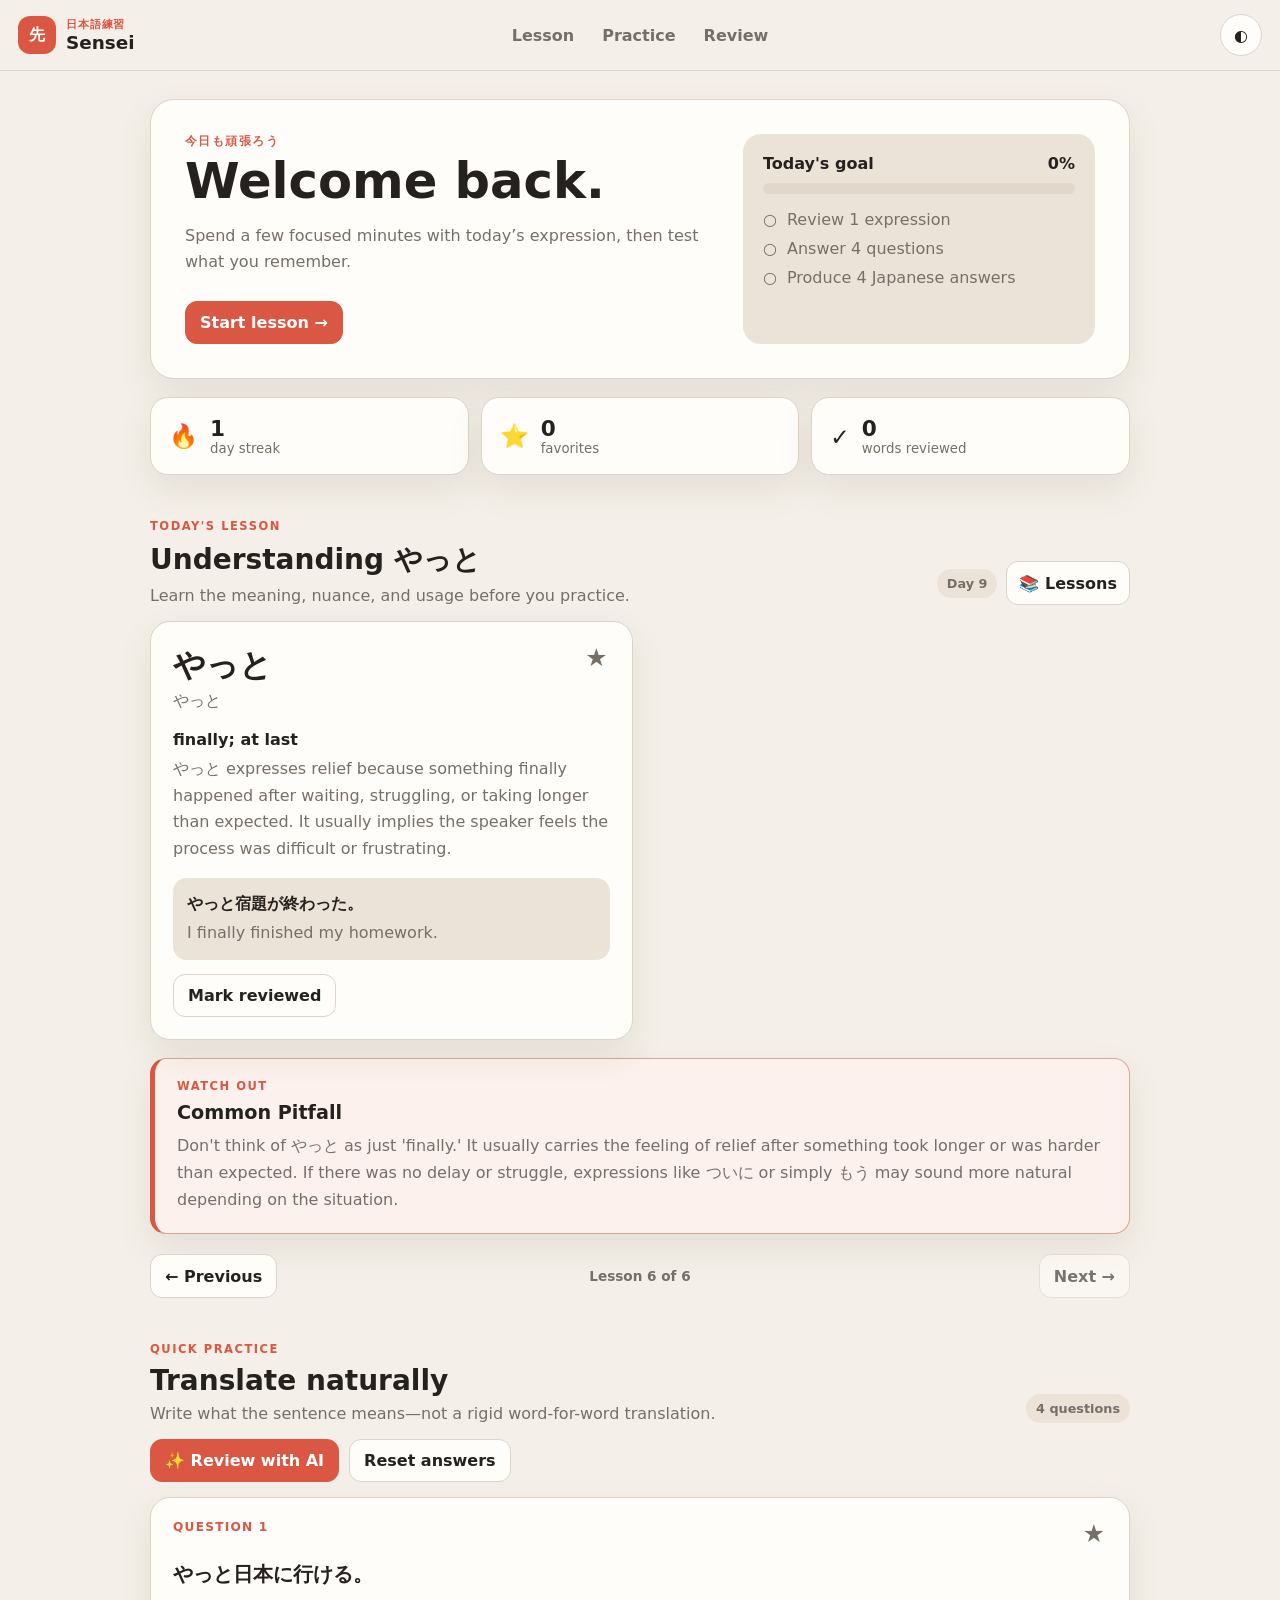
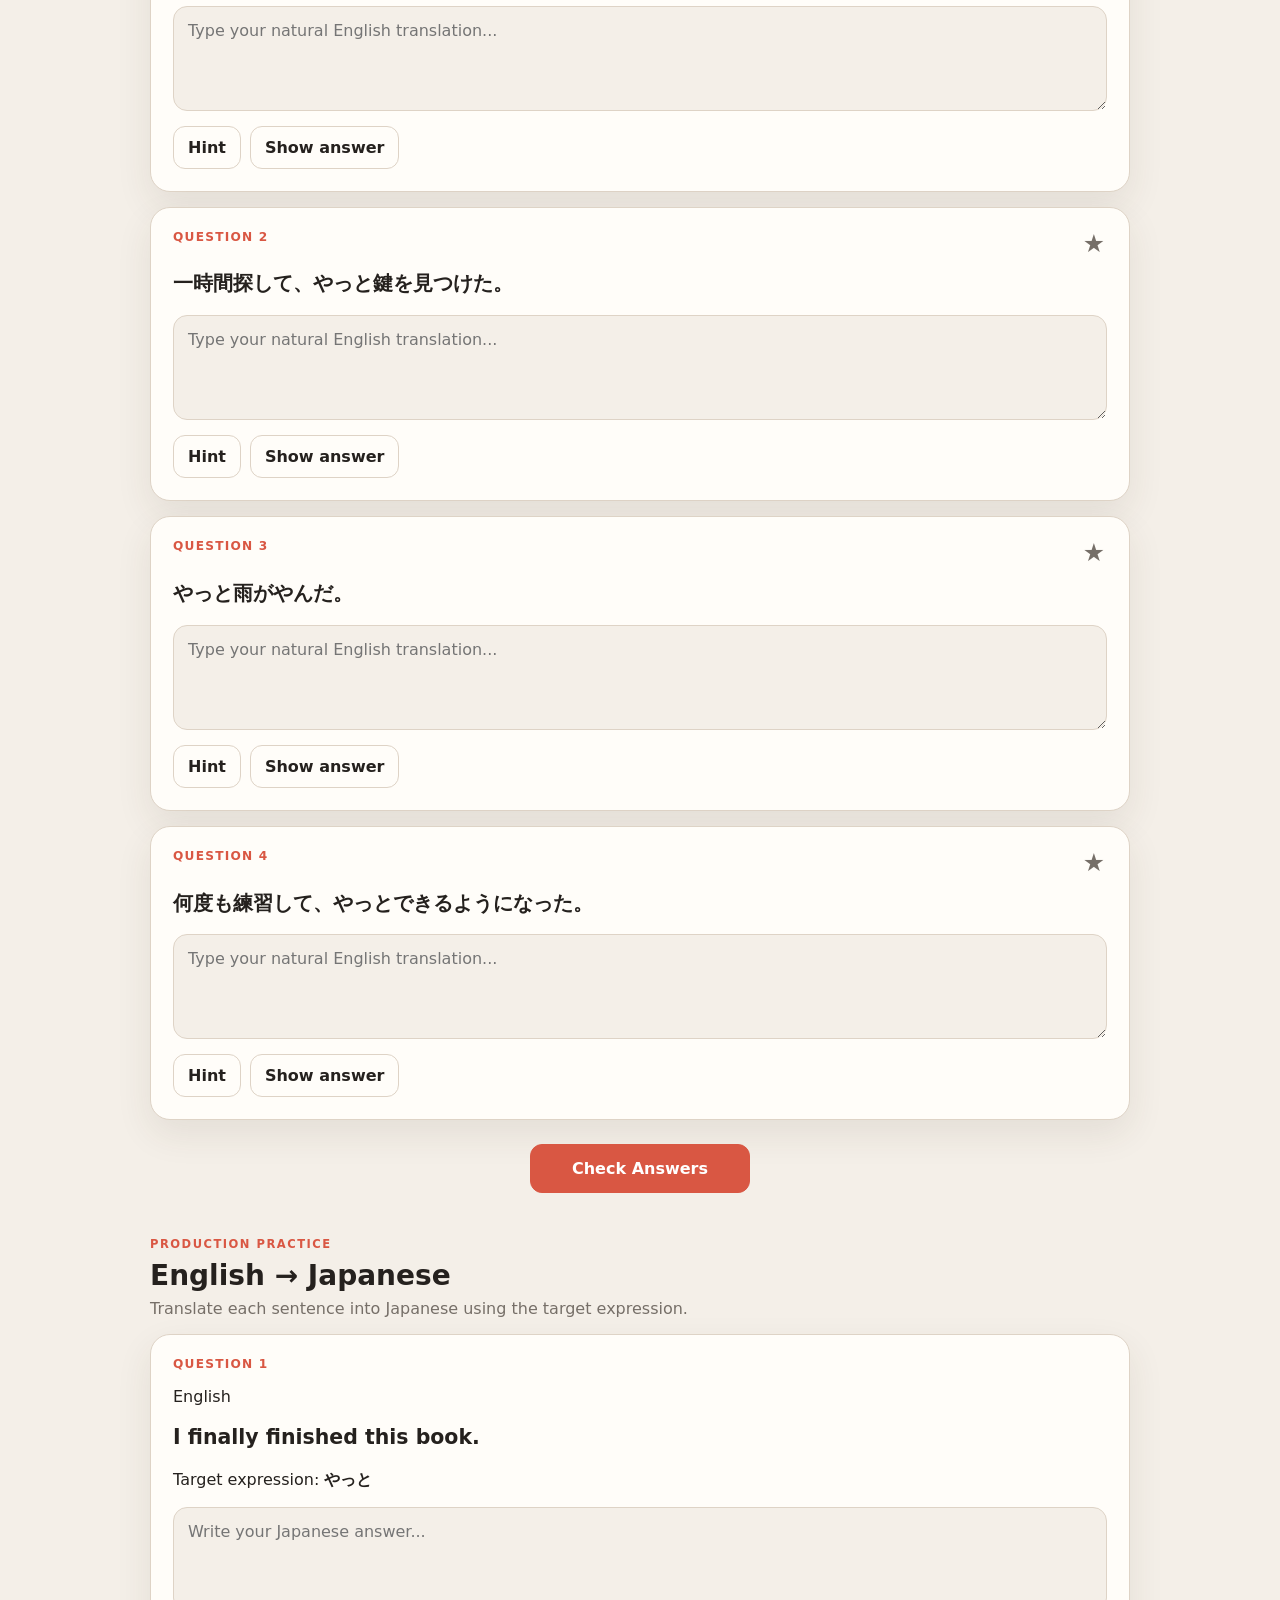
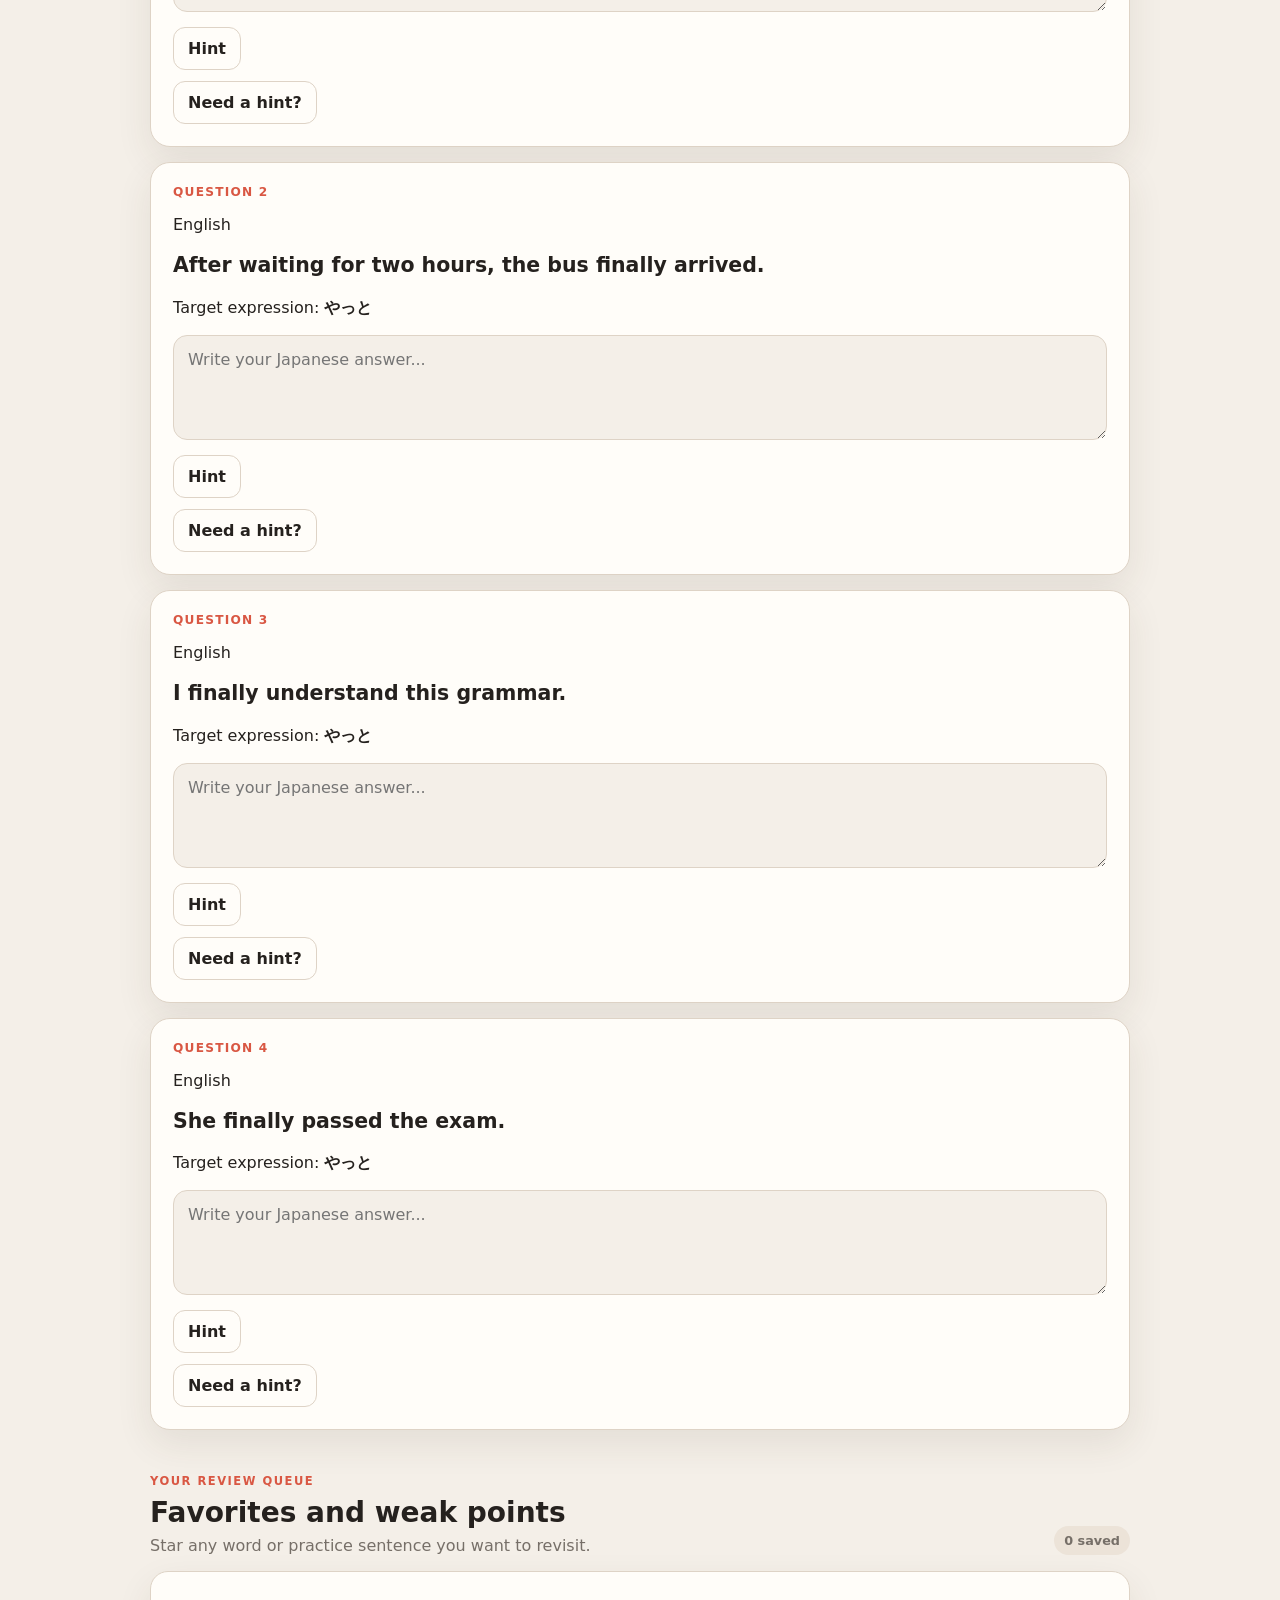
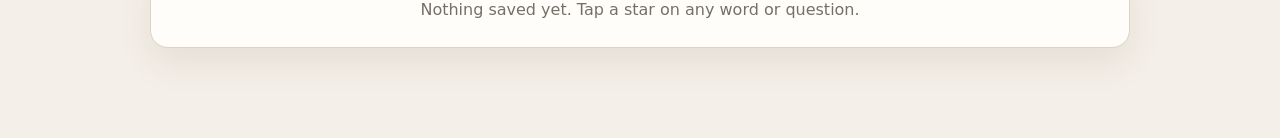
==== index.html @ cc96c493 "Streamline AI review and improve Production Practice" ====
<!DOCTYPE html>
<html lang="en">
<head>
  <meta charset="UTF-8">
  <meta name="viewport" content="width=device-width, initial-scale=1.0, viewport-fit=cover">
  <meta name="theme-color" content="#f4efe7">
  <meta name="apple-mobile-web-app-capable" content="yes">
  <title>Sensei</title>
  <link rel="stylesheet" href="styles.css">
</head>
<body>
  <header class="topbar">
    <a class="brand" href="#top" aria-label="Sensei home">
      <span class="brand-mark">先</span>
      <span><small>日本語練習</small><strong>Sensei</strong></span>
    </a>
    <nav class="desktop-nav" aria-label="Main navigation">
      <a href="#lesson">Lesson</a><a href="#practice">Practice</a><a href="#review">Review</a>
    </nav>
    <button id="themeToggle" class="icon-button" aria-label="Use dark theme" aria-pressed="false">◐</button>
  </header>

  <main id="top" class="app-shell">
    <section class="welcome card">
      <div>
        <p class="eyebrow">今日も頑張ろう</p>
        <h1>Welcome back.</h1>
        <p>Spend a few focused minutes with today’s expression, then test what you remember.</p>
        <a class="primary button-link" href="#lesson">Start lesson →</a>
      </div>
      <div class="goal-panel">
        <div class="goal-header"><span>Today's goal</span><strong id="progressText">0%</strong></div>
        <div class="progress-track"><div id="progressBar" class="progress-bar"></div></div>
        <div id="goalList" class="goal-list"></div>
      </div>
    </section>

    <section class="stats-grid" aria-label="Study statistics">
      <article class="mini-card"><span>🔥</span><div><strong id="streakCount">1</strong><small>day streak</small></div></article>
      <article class="mini-card"><span>⭐</span><div><strong id="favoriteStat">0</strong><small>favorites</small></div></article>
      <article class="mini-card"><span>✓</span><div><strong id="learnedStat">0</strong><small>words reviewed</small></div></article>
    </section>

    <section id="lesson" class="content-section">
      <div class="section-heading">
        <div><p class="eyebrow">Today's lesson</p><h2 id="lessonTitle">Loading lesson…</h2><p>Learn the meaning, nuance, and usage before you practice.</p></div>
        <div class="lesson-heading-actions">
          <span class="badge" id="lessonSubtitle">—</span>
          <button id="lessonLibraryToggle" class="secondary lessons-button" aria-expanded="false" aria-controls="lessonLibrary">📚 Lessons</button>
        </div>
      </div>
      <section id="lessonLibrary" class="lesson-library hidden" aria-labelledby="lessonLibraryTitle">
        <div class="library-heading"><div><p class="eyebrow">Core expressions</p><h3 id="lessonLibraryTitle">Lesson library</h3></div><button id="lessonLibraryClose" class="icon-button" aria-label="Close lesson library">×</button></div>
        <div id="lessonLibraryList" class="lesson-library-list"></div>
      </section>
      <div id="keywordList" class="keyword-grid"><div class="empty-card loading-card">Loading lesson…</div></div>
      <aside id="commonPitfall" class="common-pitfall hidden"></aside>
      <nav id="lessonNavigation" class="lesson-navigation" aria-label="Lesson navigation"></nav>
    </section>

    <section id="practice" class="content-section practice-section">
      <div class="section-heading">
        <div><p class="eyebrow">Quick practice</p><h2>Translate naturally</h2><p>Write what the sentence means—not a rigid word-for-word translation.</p></div>
        <span class="badge" id="questionCount">Loading…</span>
      </div>
      <div class="practice-toolbar">
        <button id="aiReview" class="primary">✨ Review with AI</button>
        <button id="resetAnswers" class="secondary">Reset answers</button>
      </div>
      <div id="questionList" class="stack"></div>
      <div class="completion-action">
        <button id="checkAnswers" class="primary completion-button" aria-controls="completionResults" aria-expanded="false">Check Answers</button>
      </div>
      <section id="completionResults" class="completion-results hidden" aria-live="polite" tabindex="-1"></section>
    </section>

    <section id="productionPractice" class="content-section hidden">
      <div class="section-heading"><div><p class="eyebrow">Production practice</p><h2>English → Japanese</h2><p>Translate each sentence into Japanese using the target expression.</p></div></div>
      <div id="productionList" class="stack"></div>
    </section>

    <section id="review" class="content-section">
      <div class="section-heading">
        <div><p class="eyebrow">Your review queue</p><h2>Favorites and weak points</h2><p>Star any word or practice sentence you want to revisit.</p></div>
        <span class="badge" id="favoriteCount">0 saved</span>
      </div>
      <div id="reviewList" class="stack"></div>
    </section>
  </main>

  <nav class="mobile-nav" aria-label="Mobile navigation">
    <a href="#top"><span>⌂</span>Home</a><a href="#lesson"><span>本</span>Lesson</a><a href="#practice"><span>✎</span>Practice</a><a href="#review"><span>★</span>Review</a>
  </nav>

  <div id="toast" class="toast" role="status" aria-live="polite"></div>
  <script type="module" src="app.js"></script>
</body>
</html>
---- styles.css ----
:root {
  --bg:#f4efe8;
  --surface:#fffdf9;
  --surface-2:#ece3d8;
  --text:#25211e;
  --muted:#766f68;
  --border:#ded3c6;
  --accent:#d95743;
  --accent-dark:#a73a2b;
  --shadow:0 14px 36px rgba(70,50,35,.09);
}
*{box-sizing:border-box}
html{scroll-behavior:smooth}
body{margin:0;min-height:100vh;font-family:Inter,ui-sans-serif,system-ui,-apple-system,BlinkMacSystemFont,"Segoe UI",sans-serif;background:var(--bg);color:var(--text);transition:.2s}
body.dark{--bg:#171513;--surface:#211e1b;--surface-2:#2b2723;--text:#f5efe8;--muted:#b9aea3;--border:#3b342e;--accent:#f07a64;--accent-dark:#ff9a86;--shadow:0 14px 40px rgba(0,0,0,.26)}
a{color:inherit;text-decoration:none}
button,textarea{font:inherit}
button{cursor:pointer}
button:focus-visible,a:focus-visible,textarea:focus-visible{outline:3px solid color-mix(in srgb,var(--accent) 45%,transparent);outline-offset:3px}
button:disabled{cursor:not-allowed;opacity:.6}
.clipboard-fallback{position:fixed;left:-9999px;opacity:0}
.topbar{position:sticky;top:0;z-index:20;display:grid;grid-template-columns:1fr auto 1fr;align-items:center;padding:14px max(18px,env(safe-area-inset-left));background:color-mix(in srgb,var(--bg) 90%,transparent);backdrop-filter:blur(16px);border-bottom:1px solid var(--border)}
.brand{display:inline-flex;align-items:center;gap:10px;width:max-content}.brand-mark{display:grid;place-items:center;width:38px;height:38px;border-radius:12px;background:var(--accent);color:white;font-weight:900}.brand small,.brand strong{display:block}.brand small{font-size:.68rem;color:var(--accent);font-weight:800;letter-spacing:.08em}.brand strong{font-size:1.15rem}.desktop-nav{display:flex;gap:28px;font-weight:750;color:var(--muted)}.desktop-nav a:hover{color:var(--accent)}
.icon-button{justify-self:end;width:42px;height:42px;border-radius:50%;border:1px solid var(--border);background:var(--surface);color:var(--text)}
.app-shell{width:min(980px,calc(100% - 30px));margin:28px auto 90px;scroll-margin-top:82px}
.card,.keyword-card,.question-card,.mini-card,.empty-card{background:var(--surface);border:1px solid var(--border);box-shadow:var(--shadow)}
.welcome{display:grid;grid-template-columns:1.35fr .9fr;gap:30px;padding:34px;border-radius:24px}.welcome h1{margin:0 0 12px;font-size:clamp(2rem,5vw,3.1rem);line-height:1}.welcome>div>p:not(.eyebrow){color:var(--muted);line-height:1.65;max-width:620px}.eyebrow{margin:0 0 8px;color:var(--accent);font-weight:900;letter-spacing:.13em;text-transform:uppercase;font-size:.72rem}.button-link{display:inline-block;margin-top:10px}.primary,.secondary,.small-button{border-radius:12px;padding:11px 14px;font-weight:800;border:1px solid var(--border)}.primary{background:var(--accent);color:#fff;border-color:var(--accent)}.primary:hover{background:var(--accent-dark)}.secondary,.small-button{background:var(--surface);color:var(--text)}
.goal-panel{align-self:stretch;padding:20px;border-radius:18px;background:var(--surface-2)}.goal-header{display:flex;justify-content:space-between;font-weight:800;margin-bottom:10px}.progress-track{height:11px;background:color-mix(in srgb,var(--border) 75%,transparent);border-radius:999px;overflow:hidden}.progress-bar{height:100%;width:0;background:var(--accent);border-radius:inherit;transition:width .25s}.goal-list{display:grid;gap:10px;margin-top:16px}.goal-item{display:flex;gap:10px;color:var(--muted)}
.stats-grid{display:grid;grid-template-columns:repeat(3,1fr);gap:12px;margin:18px 0 34px}.mini-card{display:flex;align-items:center;gap:12px;padding:18px;border-radius:18px}.mini-card>span{font-size:1.45rem}.mini-card strong,.mini-card small{display:block}.mini-card strong{font-size:1.35rem}.mini-card small{color:var(--muted)}
.content-section{scroll-margin-top:92px;margin:44px 0}.section-heading{display:flex;justify-content:space-between;align-items:flex-end;gap:18px;margin-bottom:16px}.section-heading h2{margin:0 0 7px;font-size:1.75rem}.section-heading p:last-child{margin:0;color:var(--muted)}.badge{padding:7px 10px;border-radius:999px;background:var(--surface-2);color:var(--muted);font-size:.8rem;font-weight:800;white-space:nowrap}
.lesson-heading-actions{display:flex;align-items:center;gap:9px;flex-wrap:wrap;justify-content:flex-end}.lessons-button{min-height:44px;padding:8px 12px}.lesson-library{margin:0 0 18px;padding:22px;border:1px solid var(--border);border-radius:20px;background:var(--surface);box-shadow:var(--shadow)}.library-heading{display:flex;align-items:flex-start;justify-content:space-between;gap:16px;margin-bottom:14px}.library-heading h3{margin:0;font-size:1.35rem}.lesson-library-list{display:grid;gap:10px}.lesson-entry{display:grid;grid-template-columns:minmax(165px,.8fr) minmax(180px,1.2fr) auto;align-items:center;gap:16px;width:100%;min-height:68px;padding:13px 15px;border:1px solid var(--border);border-radius:14px;background:var(--bg);color:var(--text);text-align:left}.lesson-entry:hover{border-color:var(--accent)}.lesson-entry.current{background:color-mix(in srgb,var(--accent) 8%,var(--surface));border-color:color-mix(in srgb,var(--accent) 45%,var(--border))}.lesson-entry-meta{display:grid;gap:3px}.lesson-entry-meta>span,.lesson-entry-status{color:var(--muted);font-size:.78rem;font-weight:800}.lesson-entry-meta strong{font-size:1.05rem}.lesson-entry-title{font-weight:750}.lesson-entry-status{justify-self:end;white-space:nowrap}.lesson-entry.current .lesson-entry-status{color:var(--accent)}
.keyword-grid{display:grid;grid-template-columns:repeat(2,minmax(0,1fr));gap:15px}.stack{display:grid;gap:15px}.keyword-card,.question-card{border-radius:20px;padding:22px}.keyword-top,.question-header{display:flex;justify-content:space-between;gap:14px;align-items:flex-start}.keyword{margin:0;font-size:2rem;font-weight:900}.reading{margin:3px 0 0;color:var(--muted)}.meaning{margin:18px 0 7px;font-weight:850}.nuance{margin:0;color:var(--muted);line-height:1.65}.example{margin-top:16px;padding:14px;border-radius:14px;background:var(--surface-2);line-height:1.55}.example span{display:block;margin-top:4px;color:var(--muted)}.reviewed-button{margin-top:14px}.star-button{border:0;background:transparent;color:var(--muted);font-size:1.55rem;line-height:1;padding:2px}.star-button.active{color:#e6a600}
.common-pitfall{margin-top:18px;padding:20px 22px;border:1px solid color-mix(in srgb,var(--accent) 38%,var(--border));border-left:5px solid var(--accent);border-radius:16px;background:color-mix(in srgb,var(--accent) 7%,var(--surface));box-shadow:var(--shadow)}.common-pitfall h3{margin:0 0 8px;font-size:1.2rem}.common-pitfall p:not(.eyebrow){margin:8px 0 0;color:var(--muted);line-height:1.7;white-space:pre-line}.lesson-navigation{display:grid;grid-template-columns:1fr auto 1fr;align-items:center;gap:14px;margin-top:20px}.lesson-navigation button{min-height:44px}.lesson-navigation button:first-child{justify-self:start}.lesson-navigation button:last-child{justify-self:end}.lesson-navigation span{color:var(--muted);font-size:.85rem;font-weight:800;text-align:center}
.practice-toolbar{display:flex;gap:10px;flex-wrap:wrap;margin-bottom:15px}.question-number{font-size:.76rem;font-weight:900;color:var(--accent);text-transform:uppercase;letter-spacing:.1em}.prompt{font-size:1.28rem;line-height:1.55;font-weight:780;margin:10px 0 15px}textarea{width:100%;min-height:105px;resize:vertical;border:1px solid var(--border);border-radius:14px;padding:14px;background:var(--bg);color:var(--text);outline:none}textarea:focus{border-color:var(--accent);box-shadow:0 0 0 3px color-mix(in srgb,var(--accent) 18%,transparent)}.question-actions{display:flex;gap:9px;flex-wrap:wrap;margin-top:11px}.reveal{margin-top:12px;padding:13px;border-left:4px solid var(--accent);border-radius:10px;background:var(--surface-2);line-height:1.6}.hidden{display:none}.compact-card{box-shadow:none}.empty-card{border-radius:18px;padding:28px;text-align:center;color:var(--muted)}
.completion-action{display:flex;justify-content:center;margin:24px 0}.completion-button{min-width:220px;padding:14px 24px;font-size:1rem}.completion-results{scroll-margin-top:92px;border:1px solid var(--border);border-radius:24px;padding:26px;background:var(--surface);box-shadow:var(--shadow);outline:none}.completion-heading h3{margin:0 0 8px;font-size:1.65rem}.completion-heading>p:last-child{margin:0;color:var(--muted);line-height:1.6}.completion-list{display:grid;gap:14px;margin-top:20px}.feedback-card{padding:20px;border:1px solid var(--border);border-radius:17px;background:var(--bg)}.feedback-number{color:var(--accent);font-size:.76rem;font-weight:900;letter-spacing:.1em;text-transform:uppercase}.feedback-prompt{margin:8px 0 16px;font-size:1.12rem;font-weight:800;line-height:1.55}.feedback-field{margin-top:12px}.feedback-field span{display:block;margin-bottom:4px;color:var(--muted);font-size:.75rem;font-weight:850;letter-spacing:.06em;text-transform:uppercase}.feedback-field p{margin:0;line-height:1.6}.feedback-field .unanswered{color:var(--muted);font-style:italic}.reference-field{padding:13px;border-radius:12px;background:var(--surface-2)}
.mobile-nav{display:none}.toast{position:fixed;left:50%;bottom:24px;transform:translate(-50%,18px);padding:11px 16px;border-radius:999px;background:var(--text);color:var(--bg);font-weight:800;opacity:0;pointer-events:none;transition:.2s;z-index:50}.toast.show{opacity:1;transform:translate(-50%,0)}
@media(max-width:760px){.topbar{grid-template-columns:1fr auto}.desktop-nav{display:none}.welcome{grid-template-columns:1fr;padding:24px}.stats-grid{grid-template-columns:1fr}.keyword-grid{grid-template-columns:1fr}.section-heading{align-items:flex-start}.lesson-entry{grid-template-columns:1fr auto;gap:7px 14px}.lesson-entry-title{grid-column:1/-1}.mobile-nav{display:grid;grid-template-columns:repeat(4,1fr);position:fixed;left:0;right:0;bottom:0;z-index:30;padding:8px 8px calc(8px + env(safe-area-inset-bottom));background:color-mix(in srgb,var(--surface) 94%,transparent);backdrop-filter:blur(16px);border-top:1px solid var(--border)}.mobile-nav a{display:grid;place-items:center;gap:2px;color:var(--muted);font-size:.72rem;font-weight:750}.mobile-nav span{font-size:1.05rem}.app-shell{margin-bottom:110px}}
@media(max-width:480px){.app-shell{width:min(100% - 20px,980px);margin-top:14px}.welcome{padding:20px}.keyword-card,.question-card{padding:18px}.section-heading{display:block}.lesson-heading-actions{justify-content:flex-start;margin-top:10px}.badge{display:inline-block}.lesson-library{padding:16px}.lesson-entry{grid-template-columns:1fr;padding:13px}.lesson-entry-title{grid-column:auto}.lesson-entry-status{justify-self:start}.common-pitfall{padding:18px}.lesson-navigation{grid-template-columns:1fr 1fr}.lesson-navigation span{grid-column:1/-1;grid-row:1}.lesson-navigation button{grid-row:2;width:100%}.practice-toolbar .primary,.practice-toolbar .secondary,.completion-button{width:100%}.completion-results{padding:18px}.feedback-card{padding:16px}}
.keyword-grid>.empty-card{grid-column:1/-1}.loading-card{min-height:150px;display:grid;place-items:center}
 .vocabulary-table{width:100%;margin-top:10px;border-collapse:collapse;font-size:.92rem}.vocabulary-table th,.vocabulary-table td{text-align:left;padding:7px 9px;border-bottom:1px solid var(--border)}.vocabulary-table th{color:var(--muted);font-size:.75rem;text-transform:uppercase;letter-spacing:.05em}
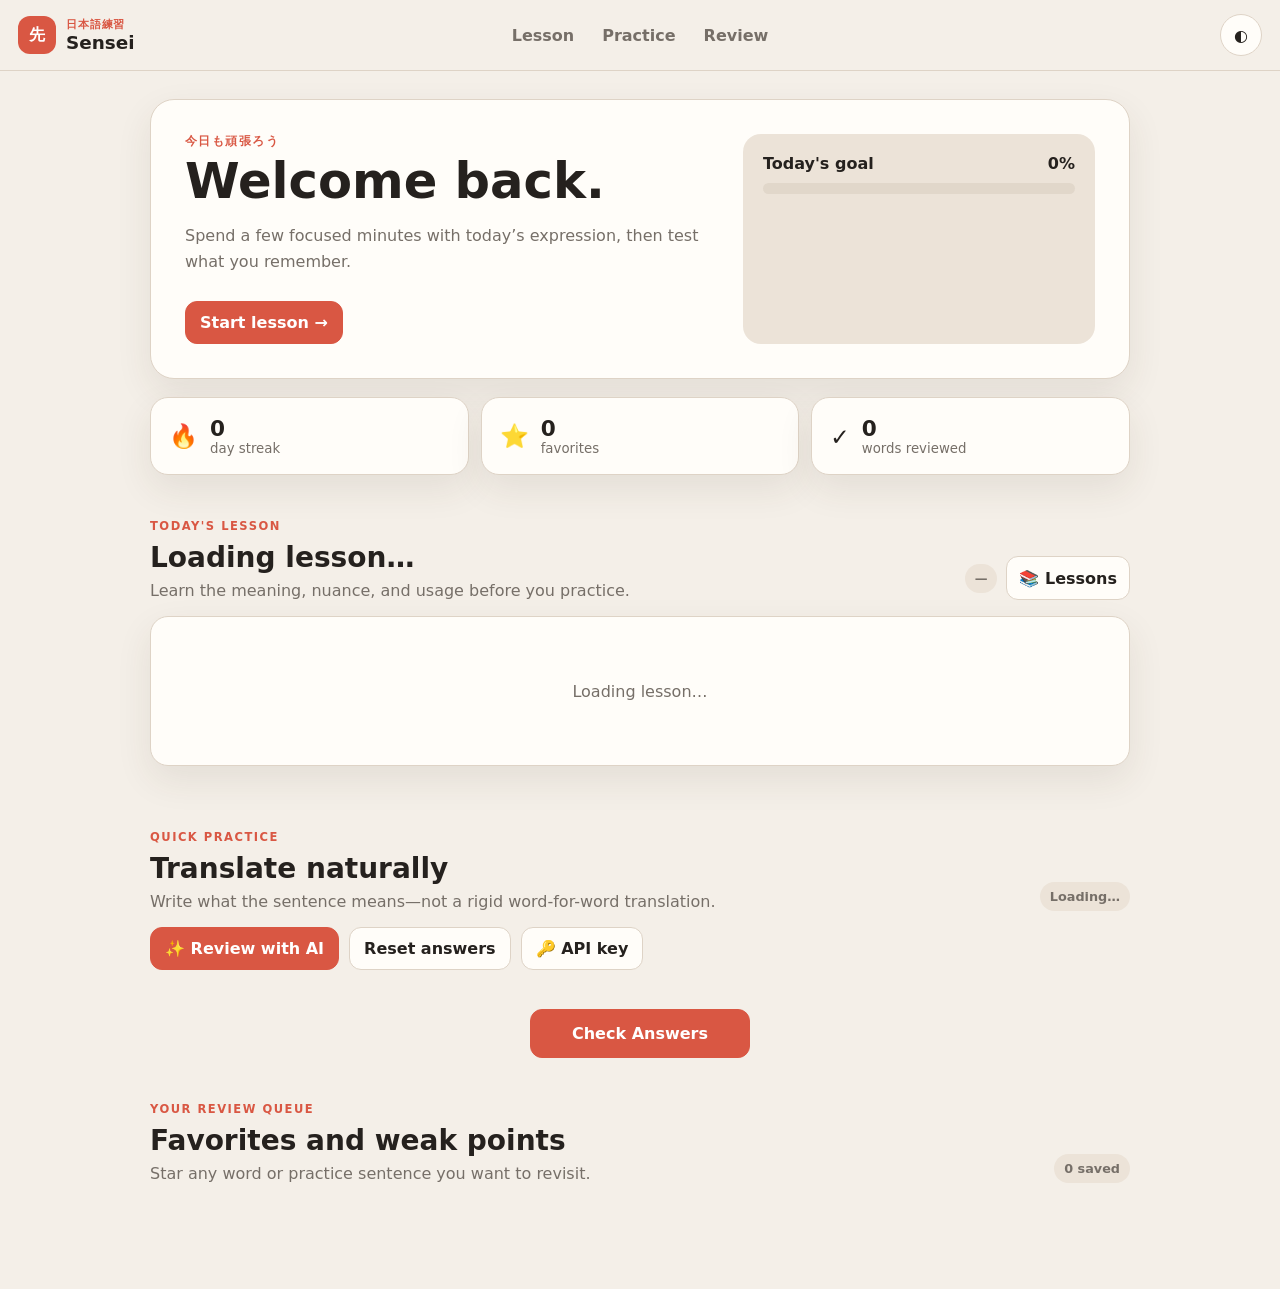
==== commit 2b26cd81: "Add real day streak and API-backed AI review (root files)" ====
--- a/index.html
+++ b/index.html
@@ -36,7 +36,7 @@
     </section>
 
     <section class="stats-grid" aria-label="Study statistics">
-      <article class="mini-card"><span>🔥</span><div><strong id="streakCount">1</strong><small>day streak</small></div></article>
+      <article class="mini-card"><span>🔥</span><div><strong id="streakCount">0</strong><small>day streak</small></div></article>
       <article class="mini-card"><span>⭐</span><div><strong id="favoriteStat">0</strong><small>favorites</small></div></article>
       <article class="mini-card"><span>✓</span><div><strong id="learnedStat">0</strong><small>words reviewed</small></div></article>
     </section>
@@ -66,8 +66,10 @@
       <div class="practice-toolbar">
         <button id="aiReview" class="primary">✨ Review with AI</button>
         <button id="resetAnswers" class="secondary">Reset answers</button>
+        <button id="manageApiKey" class="secondary" type="button">🔑 API key</button>
       </div>
       <div id="questionList" class="stack"></div>
+      <section id="aiReviewResults" class="completion-results hidden" aria-live="polite" tabindex="-1"></section>
       <div class="completion-action">
         <button id="checkAnswers" class="primary completion-button" aria-controls="completionResults" aria-expanded="false">Check Answers</button>
       </div>
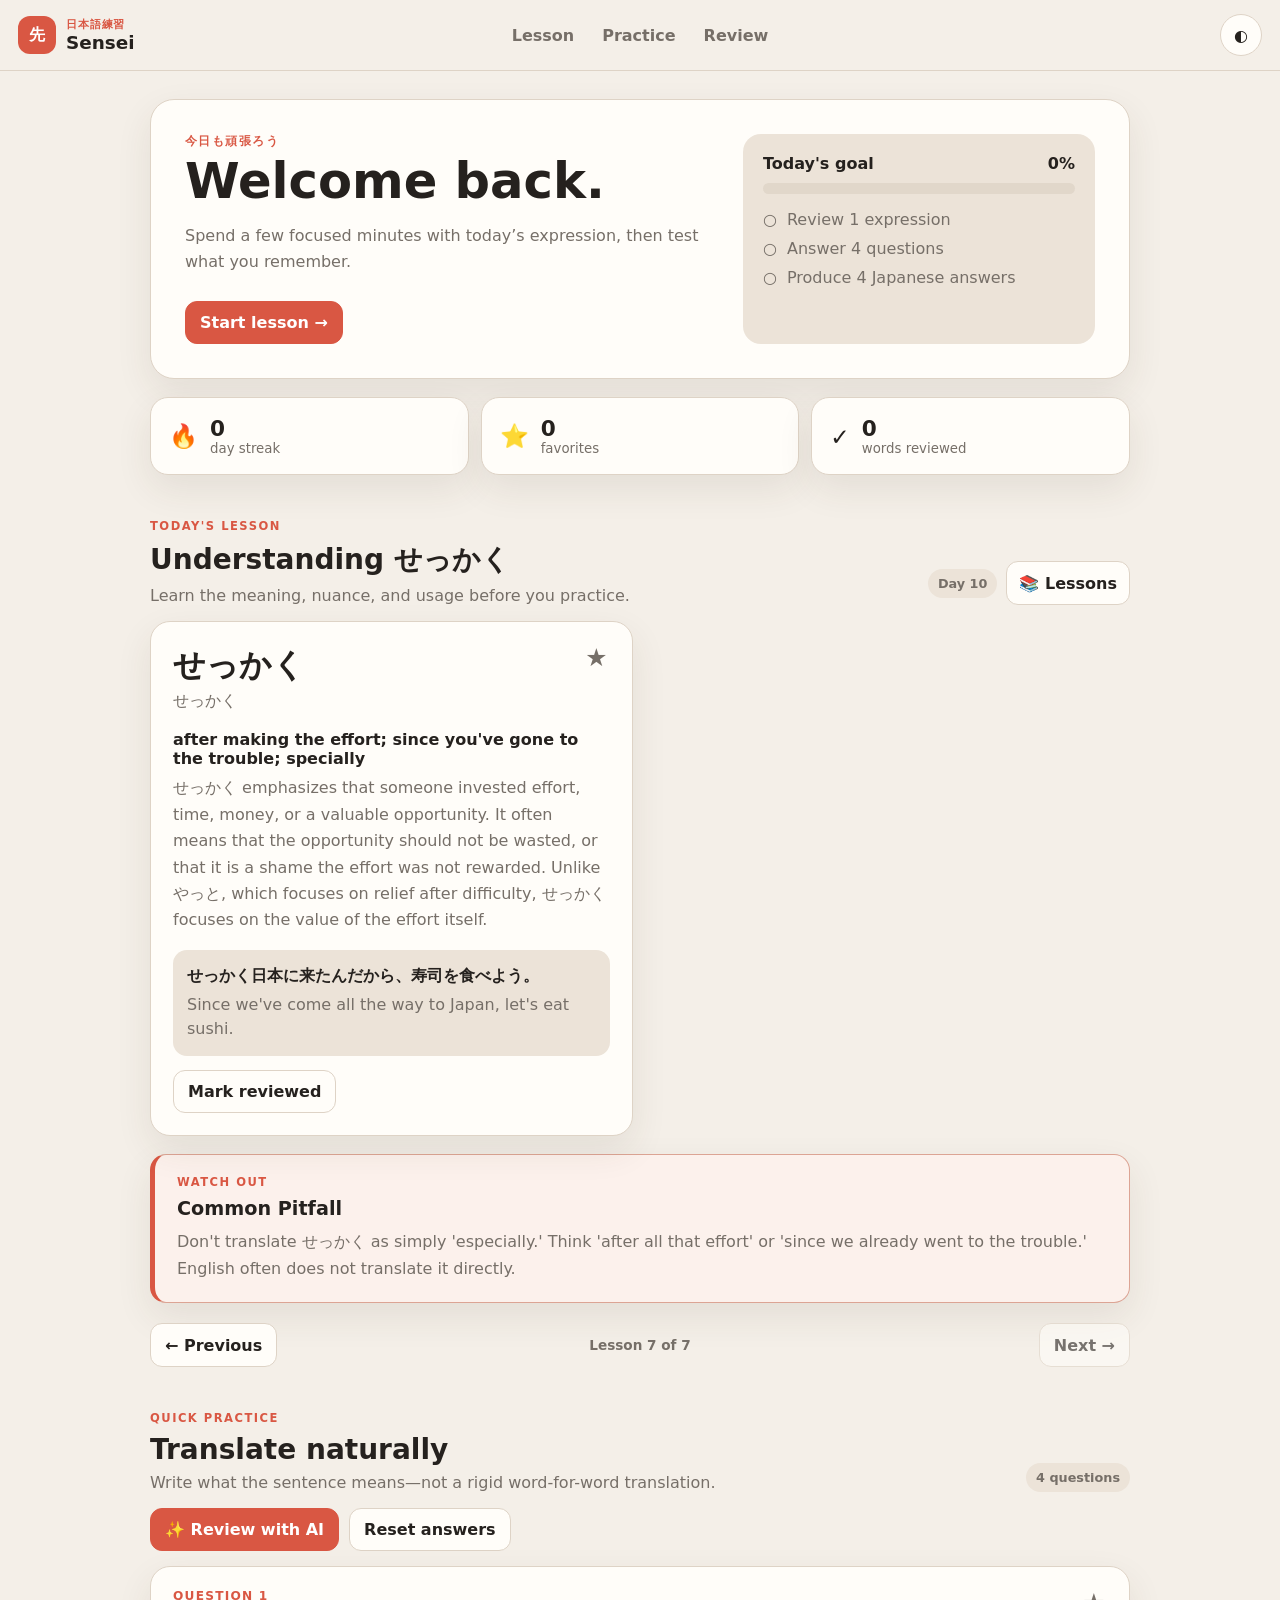
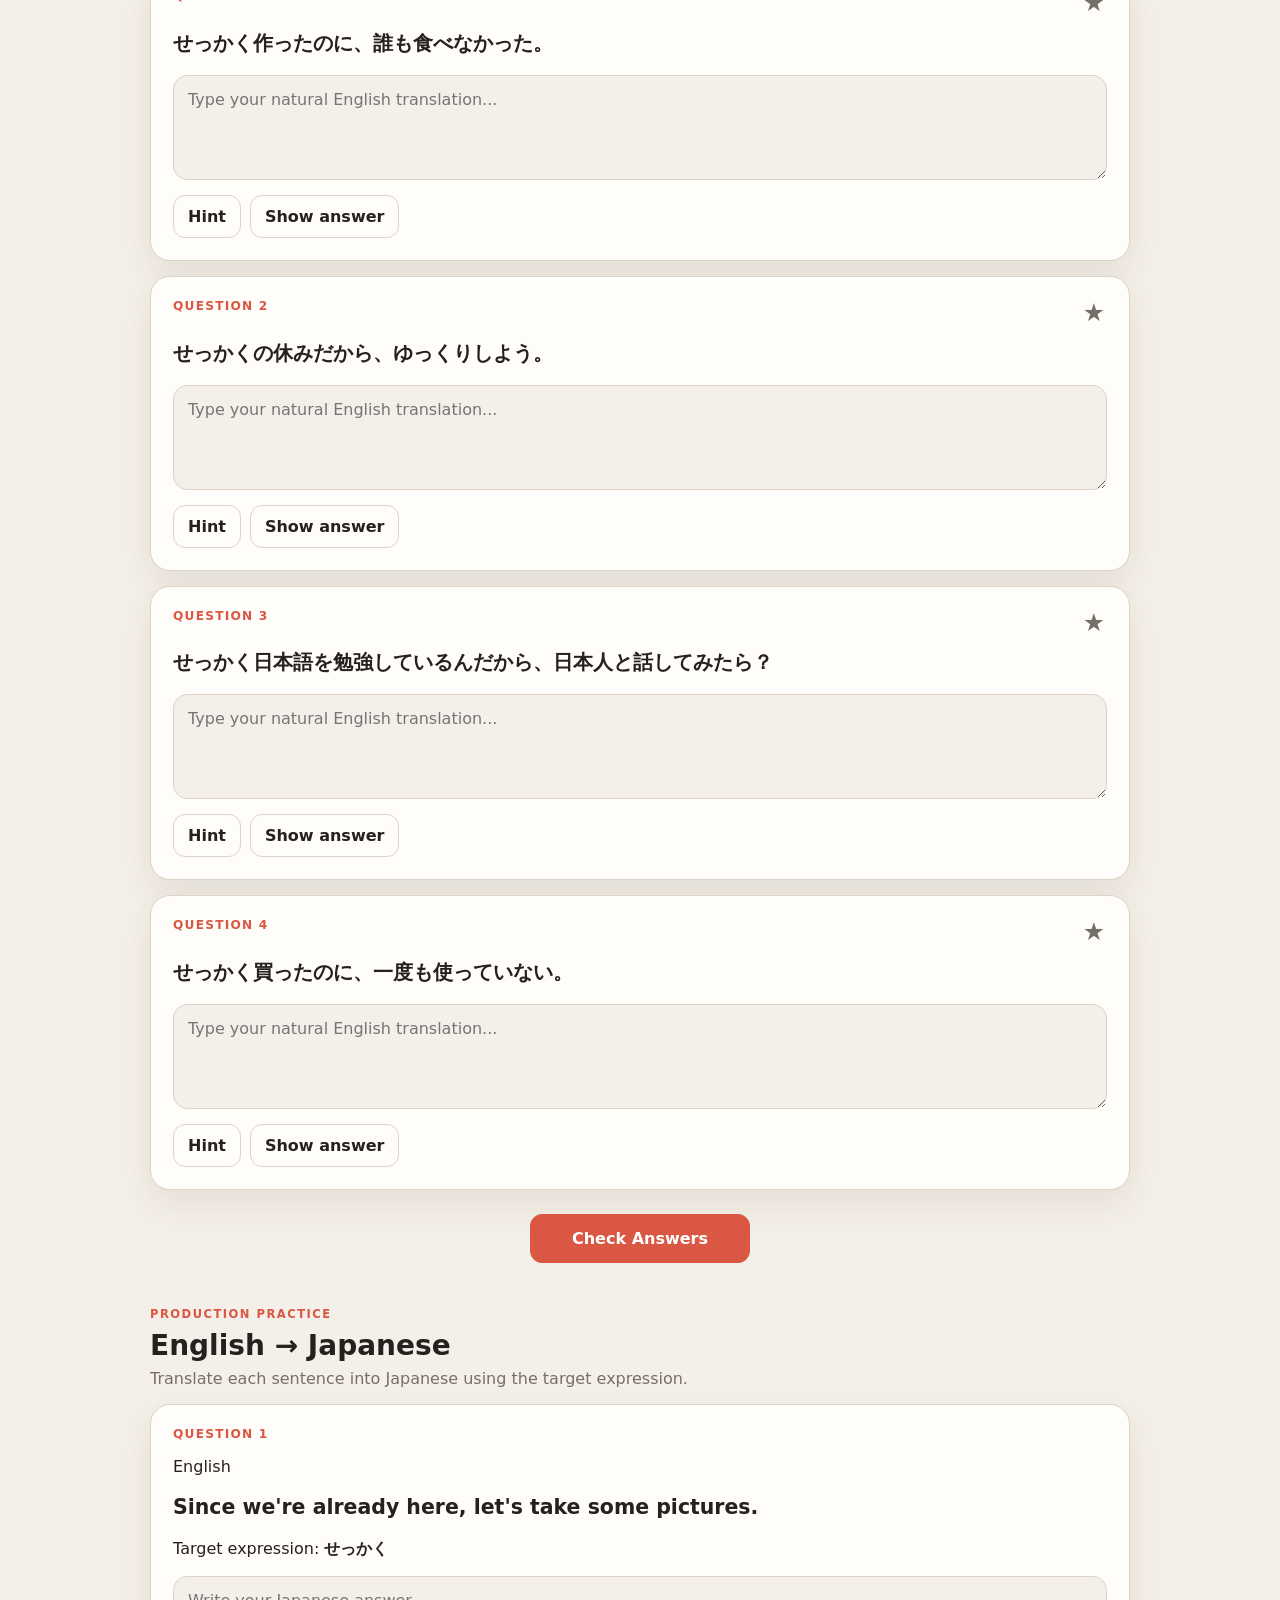
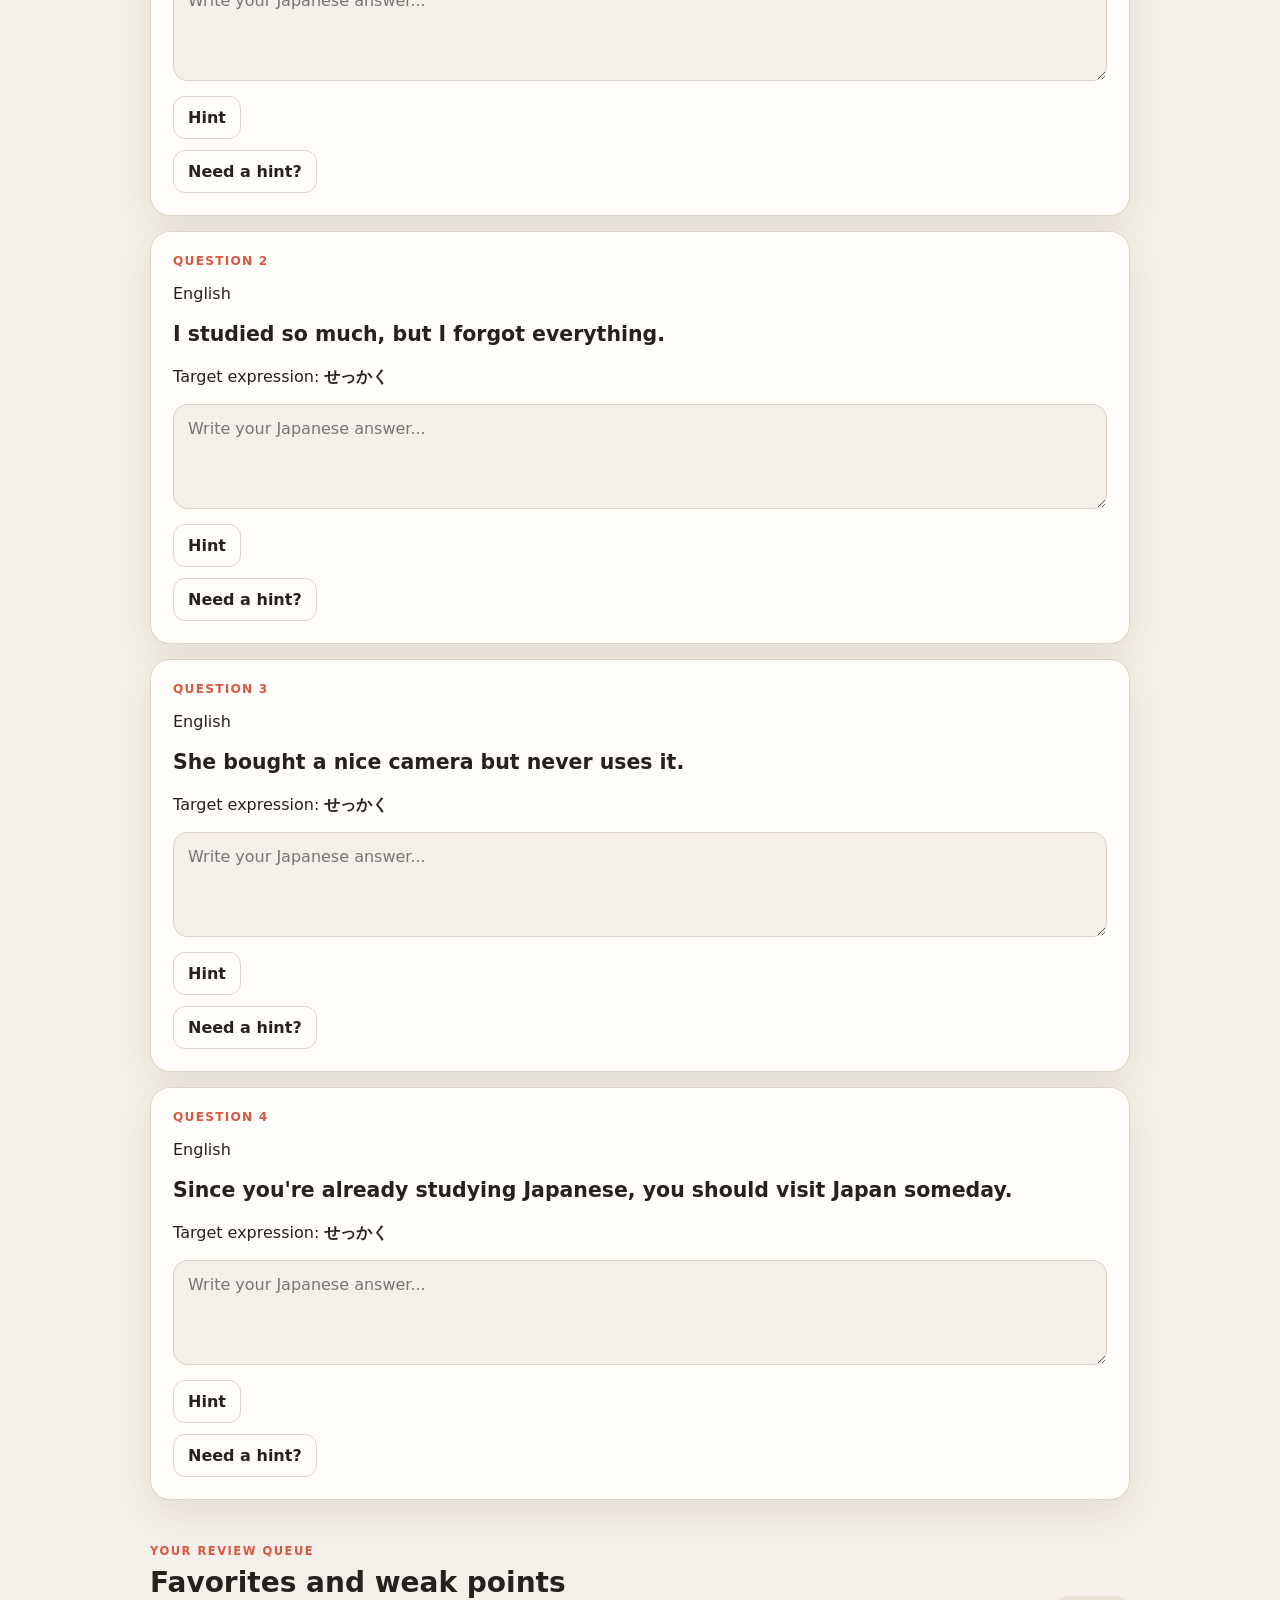
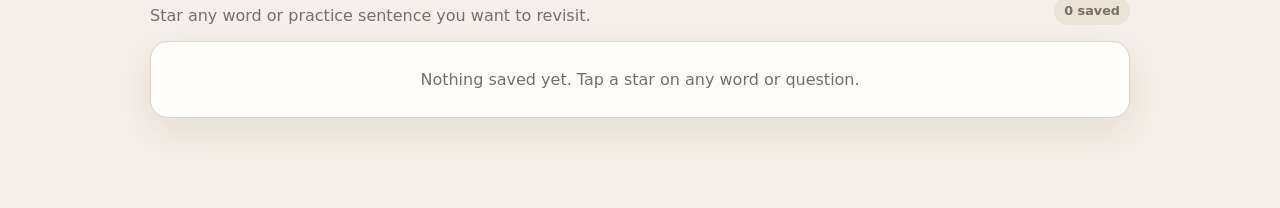
==== commit a6e1758a: "Pause API-backed AI review to avoid usage charges (root)" ====
--- a/index.html
+++ b/index.html
@@ -66,10 +66,8 @@
       <div class="practice-toolbar">
         <button id="aiReview" class="primary">✨ Review with AI</button>
         <button id="resetAnswers" class="secondary">Reset answers</button>
-        <button id="manageApiKey" class="secondary" type="button">🔑 API key</button>
       </div>
       <div id="questionList" class="stack"></div>
-      <section id="aiReviewResults" class="completion-results hidden" aria-live="polite" tabindex="-1"></section>
       <div class="completion-action">
         <button id="checkAnswers" class="primary completion-button" aria-controls="completionResults" aria-expanded="false">Check Answers</button>
       </div>
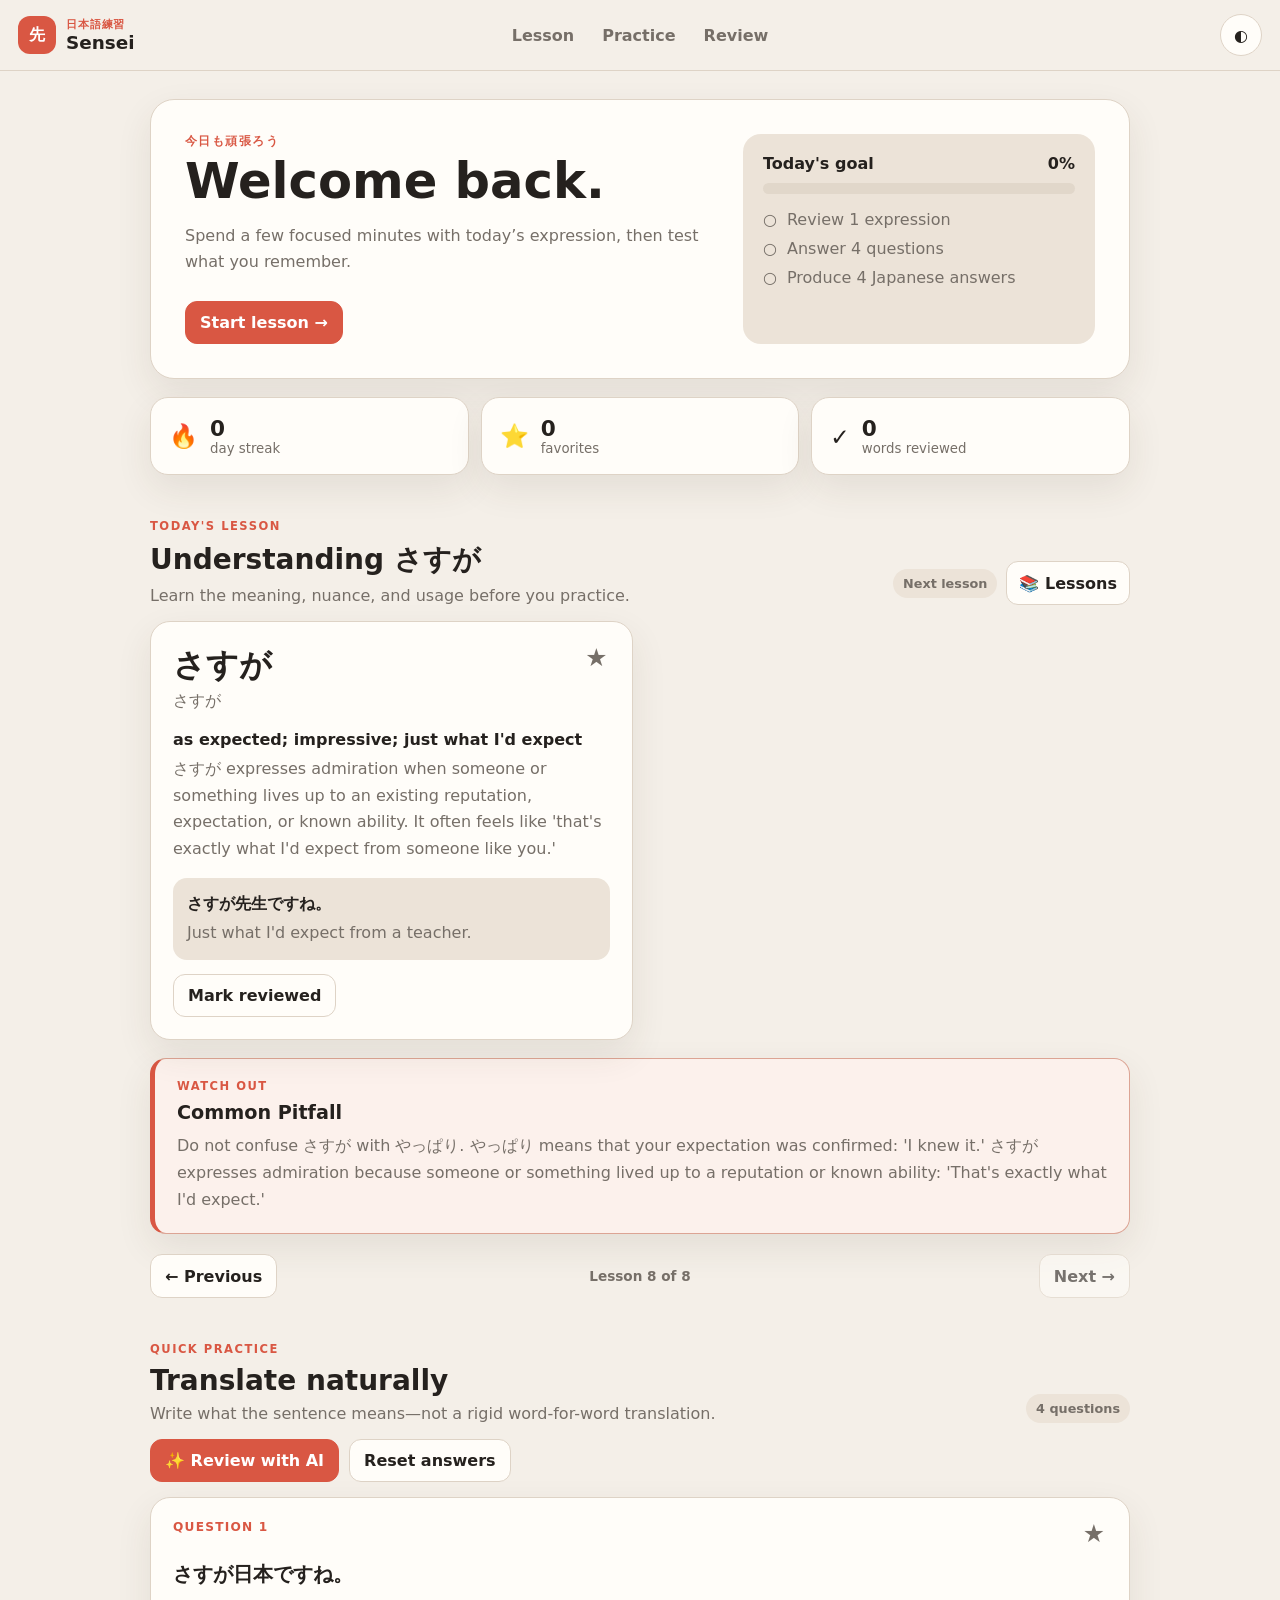
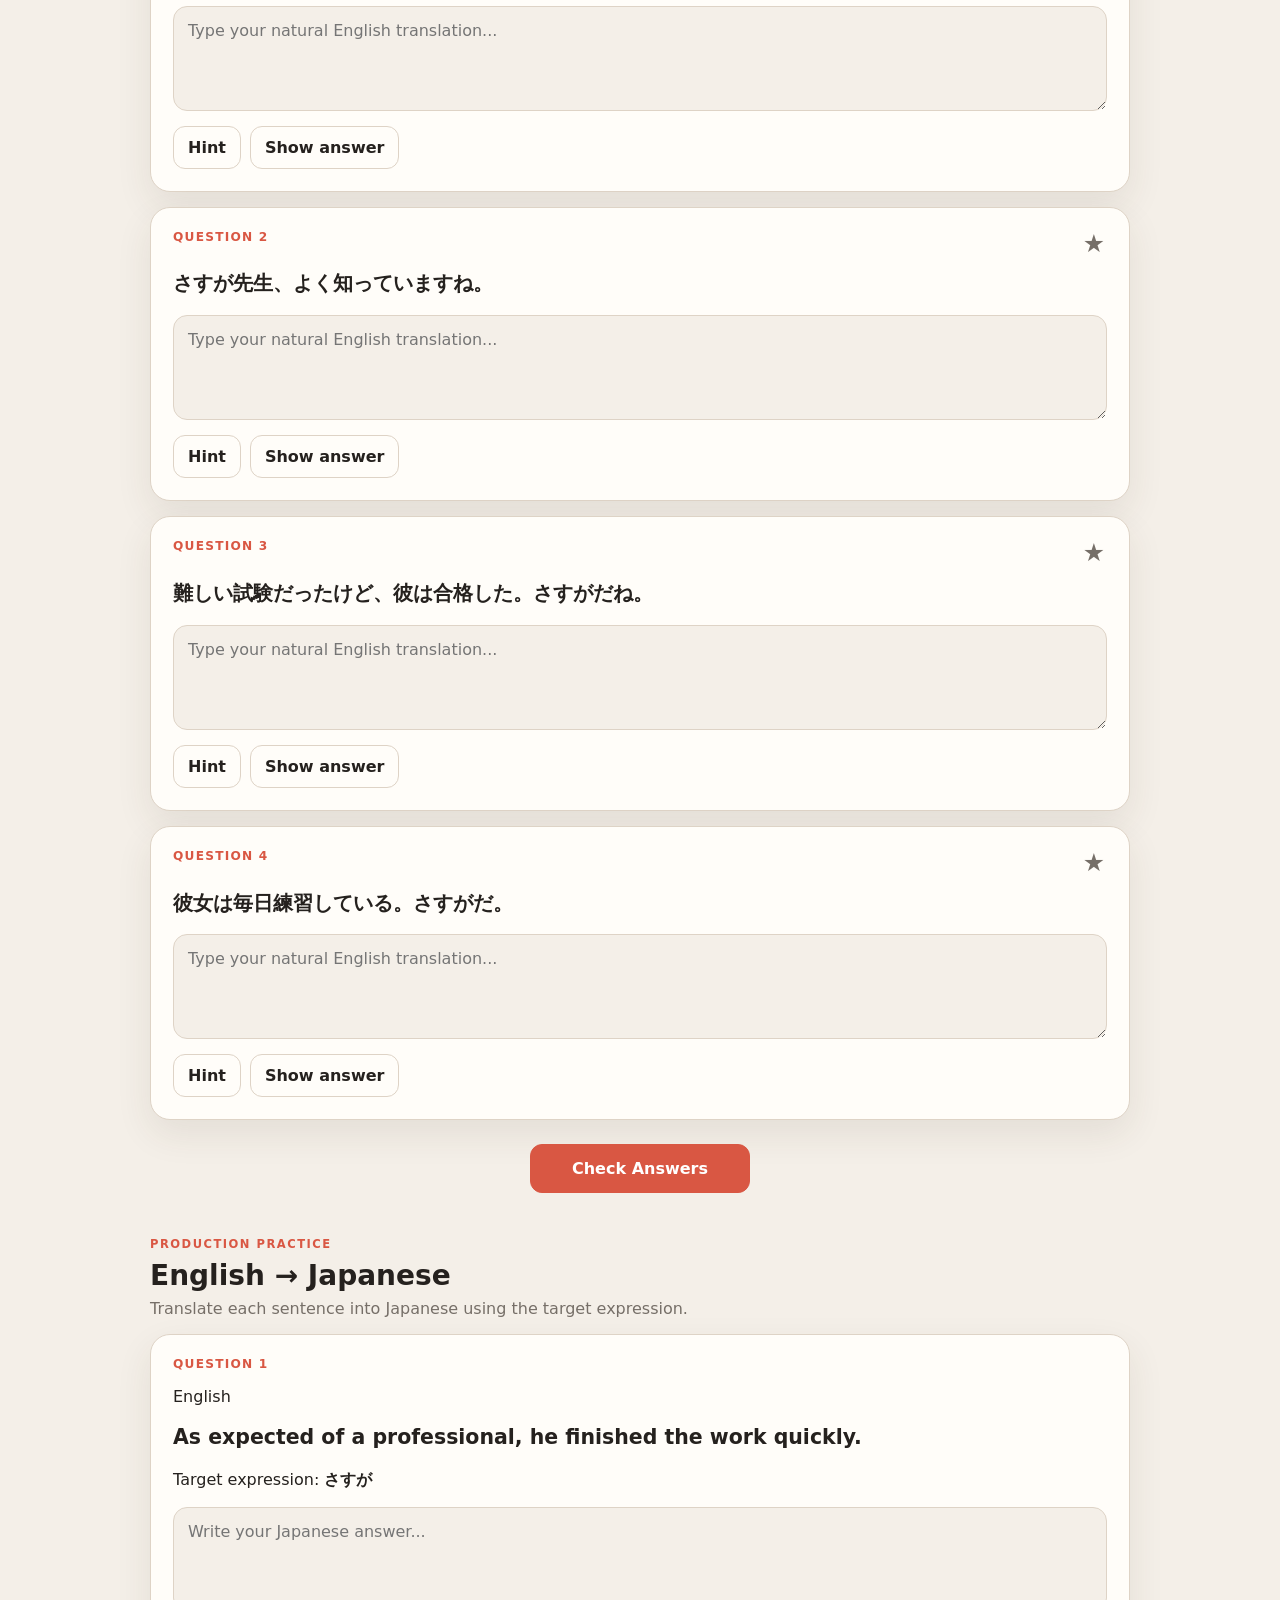
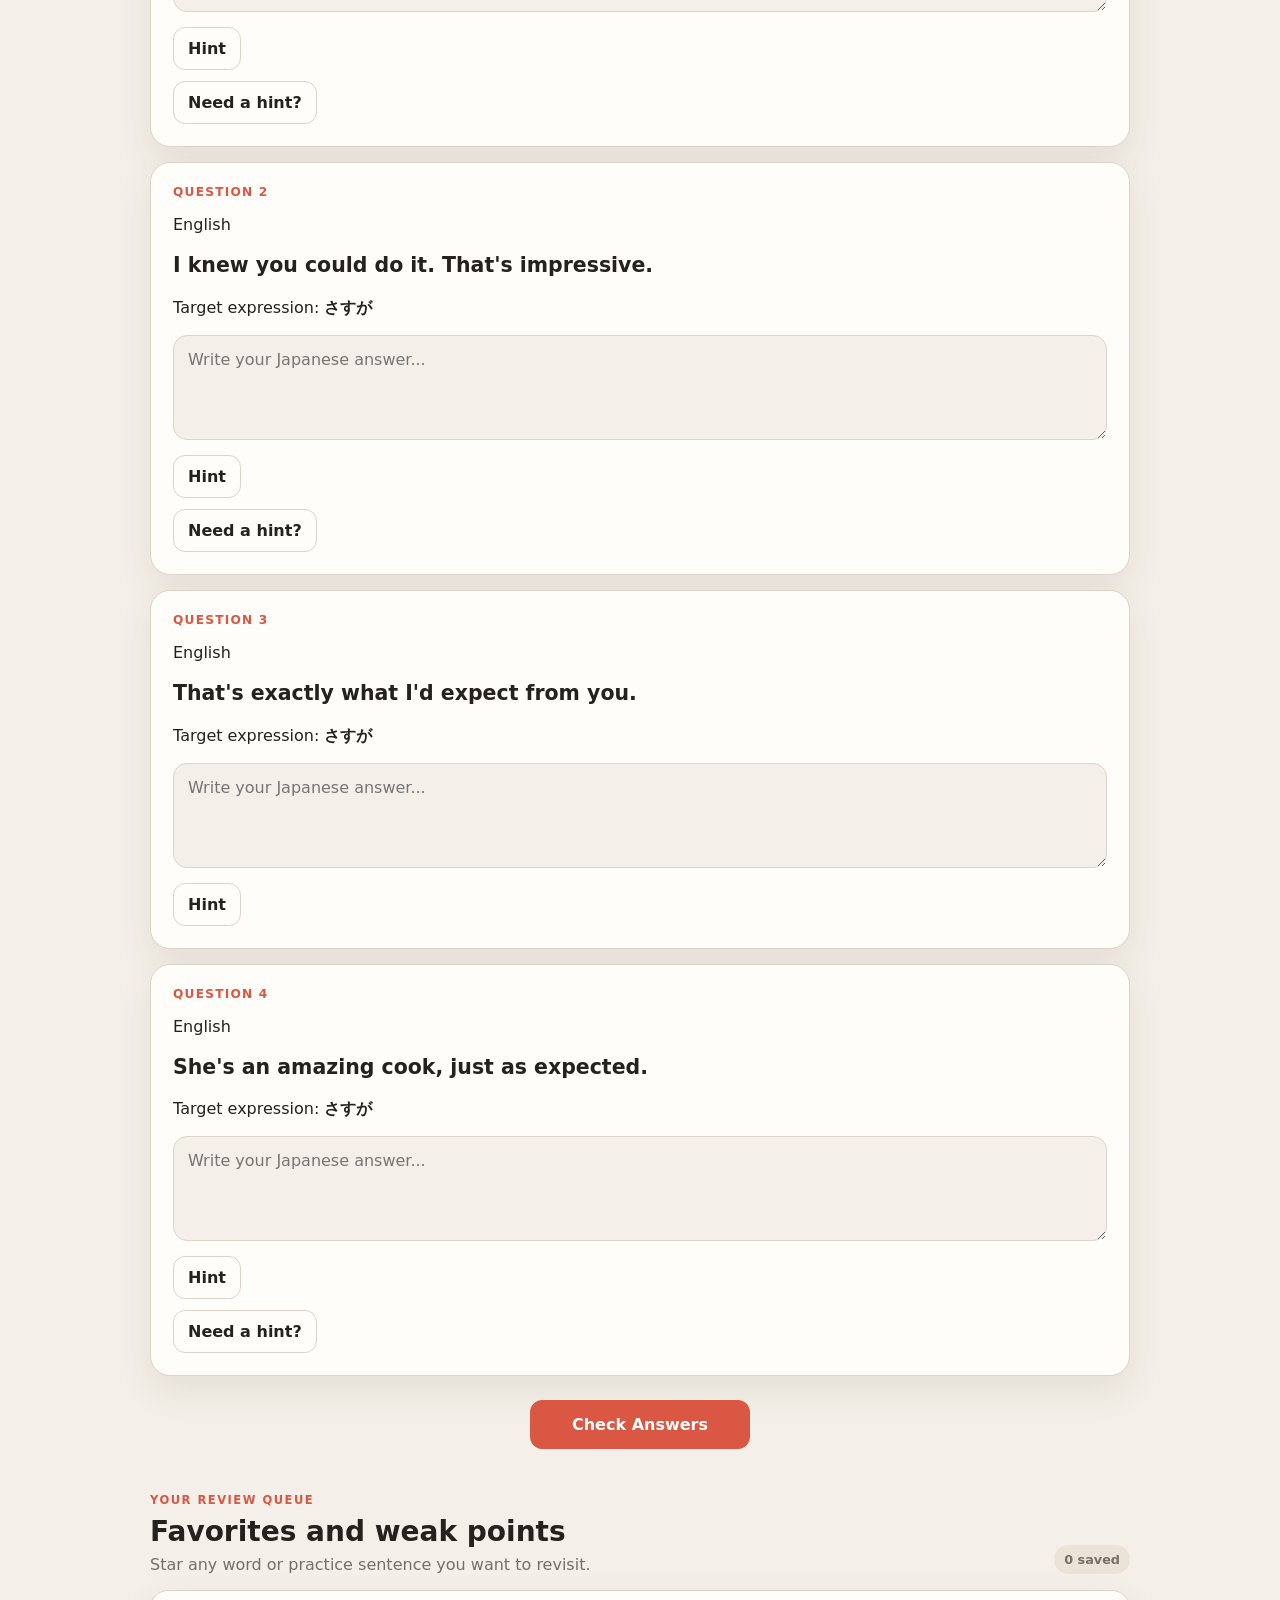
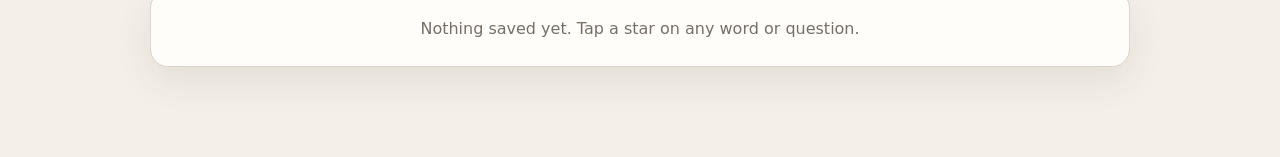
==== commit 634f44a3: "Add production practice answer review button" ====
--- a/index.html
+++ b/index.html
@@ -77,6 +77,9 @@
     <section id="productionPractice" class="content-section hidden">
       <div class="section-heading"><div><p class="eyebrow">Production practice</p><h2>English → Japanese</h2><p>Translate each sentence into Japanese using the target expression.</p></div></div>
       <div id="productionList" class="stack"></div>
+      <div class="completion-action">
+        <button id="checkProductionAnswers" class="primary completion-button" aria-controls="completionResults" aria-expanded="false">Check Answers</button>
+      </div>
     </section>
 
     <section id="review" class="content-section">
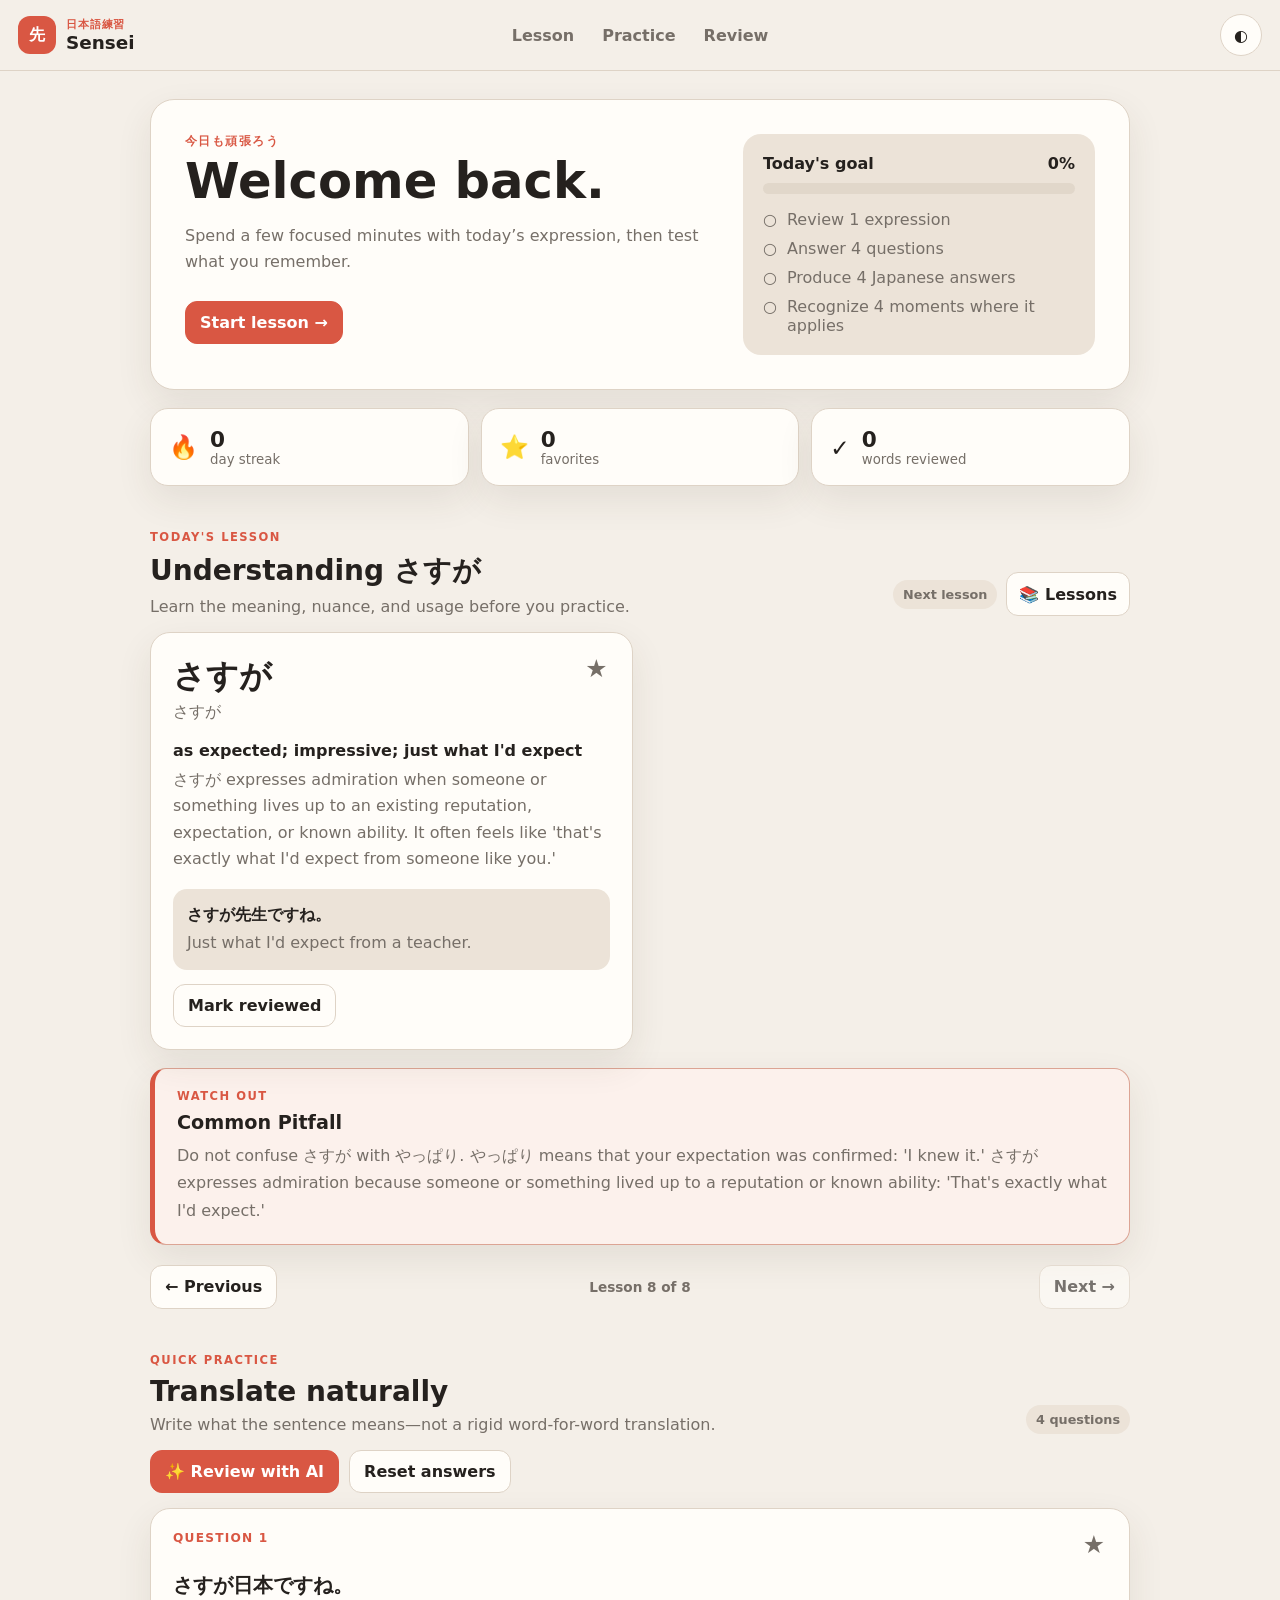
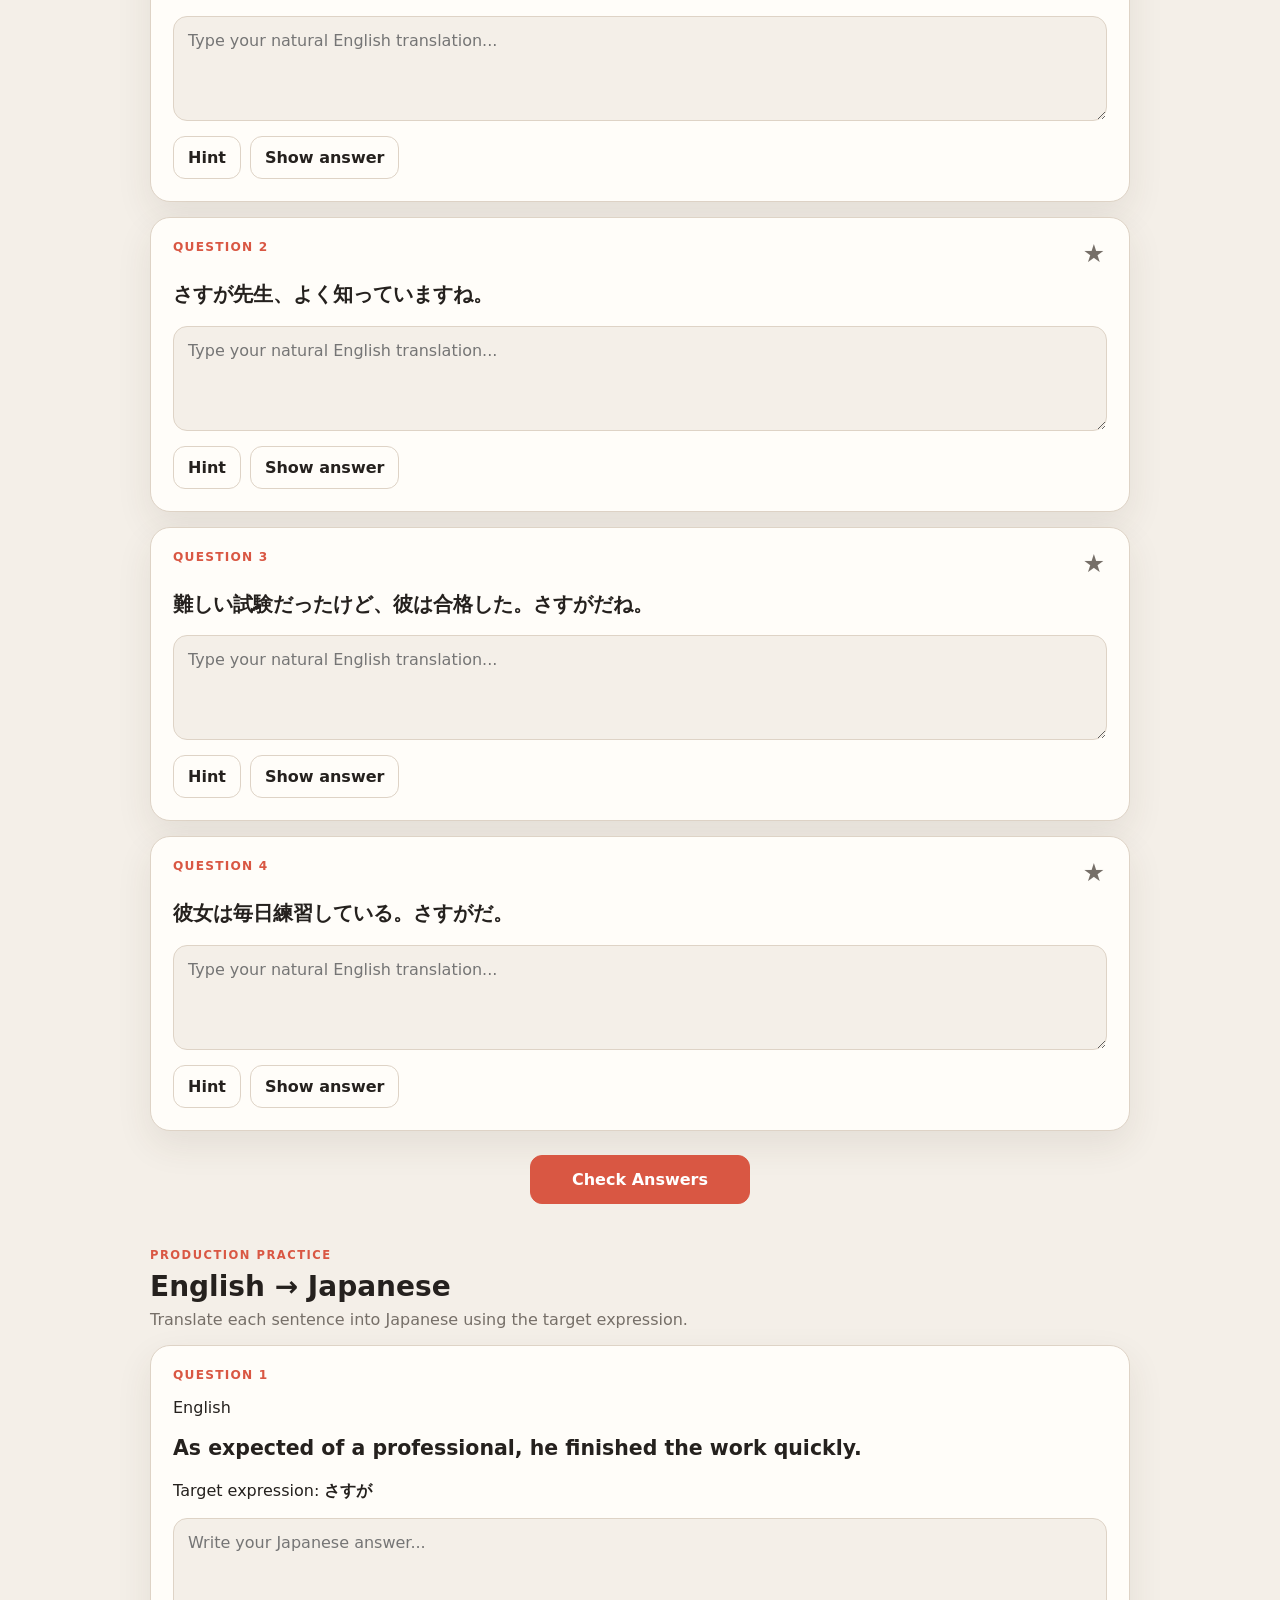
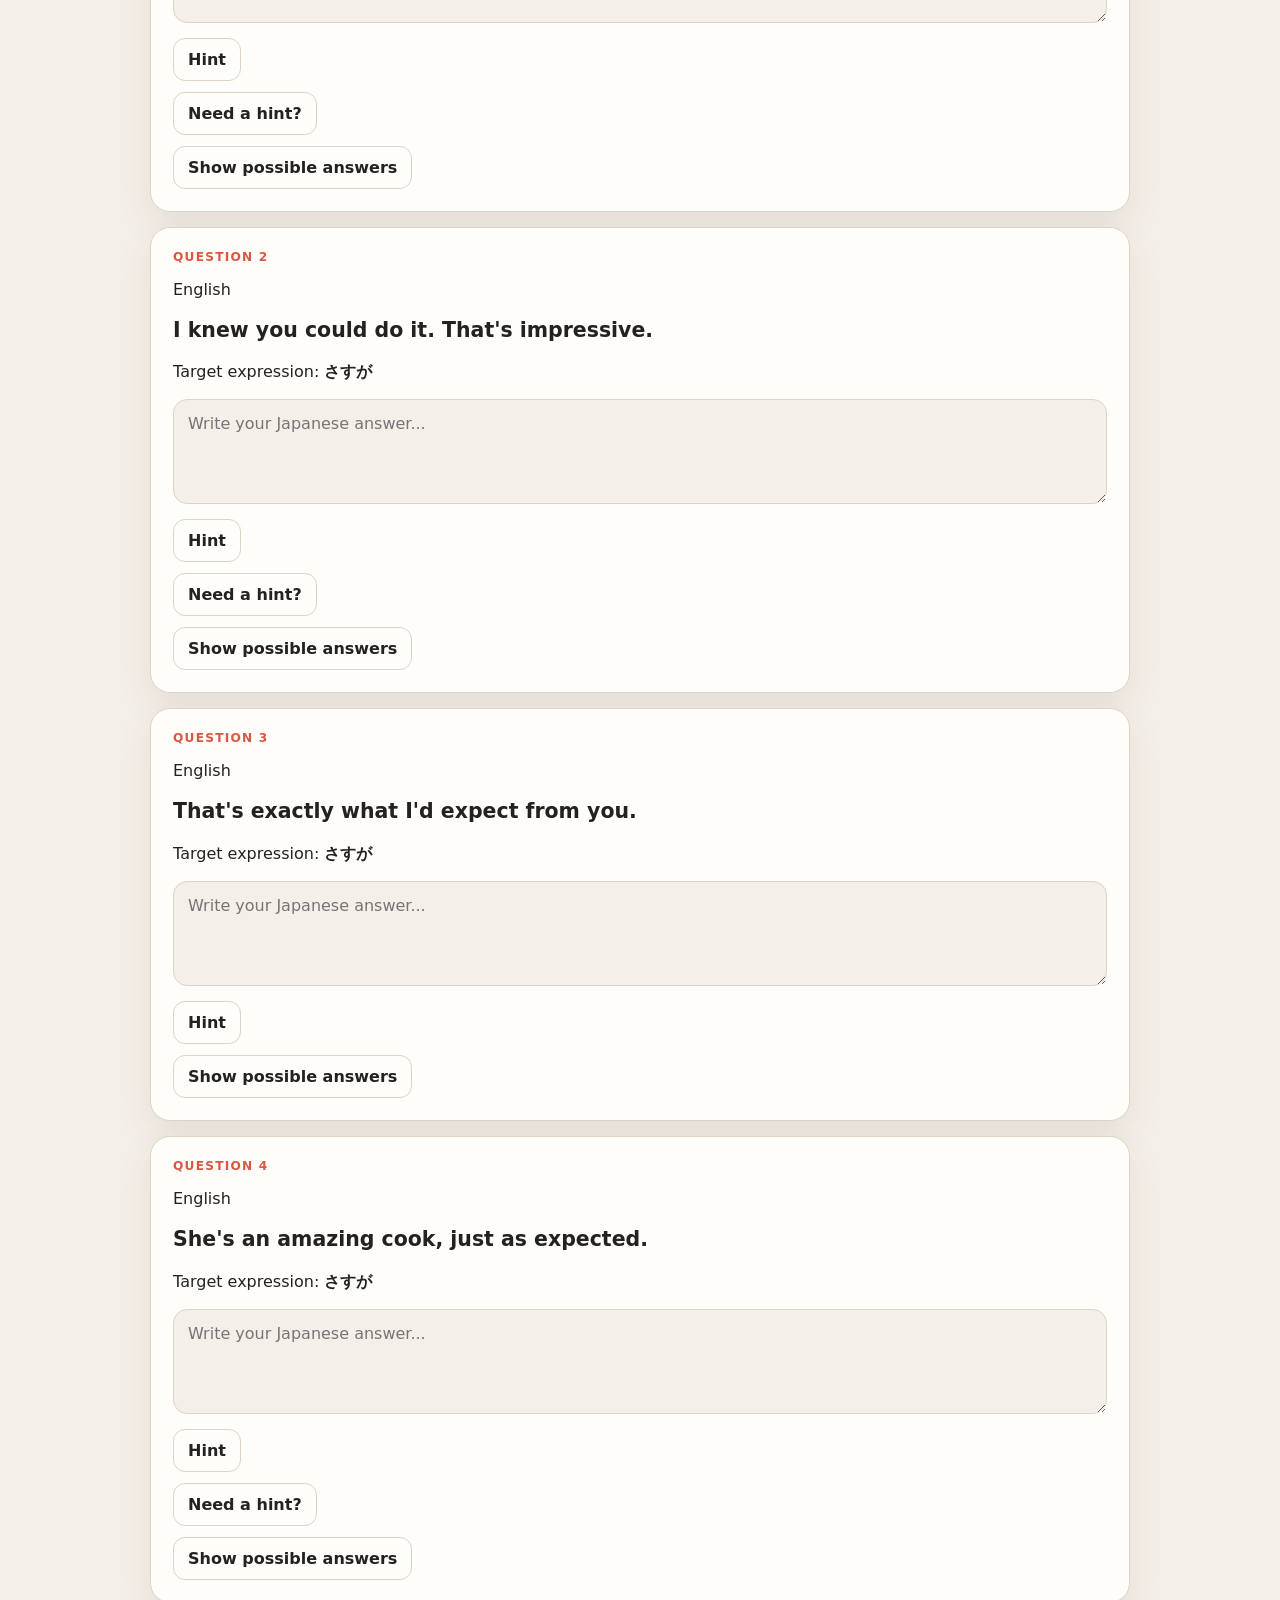
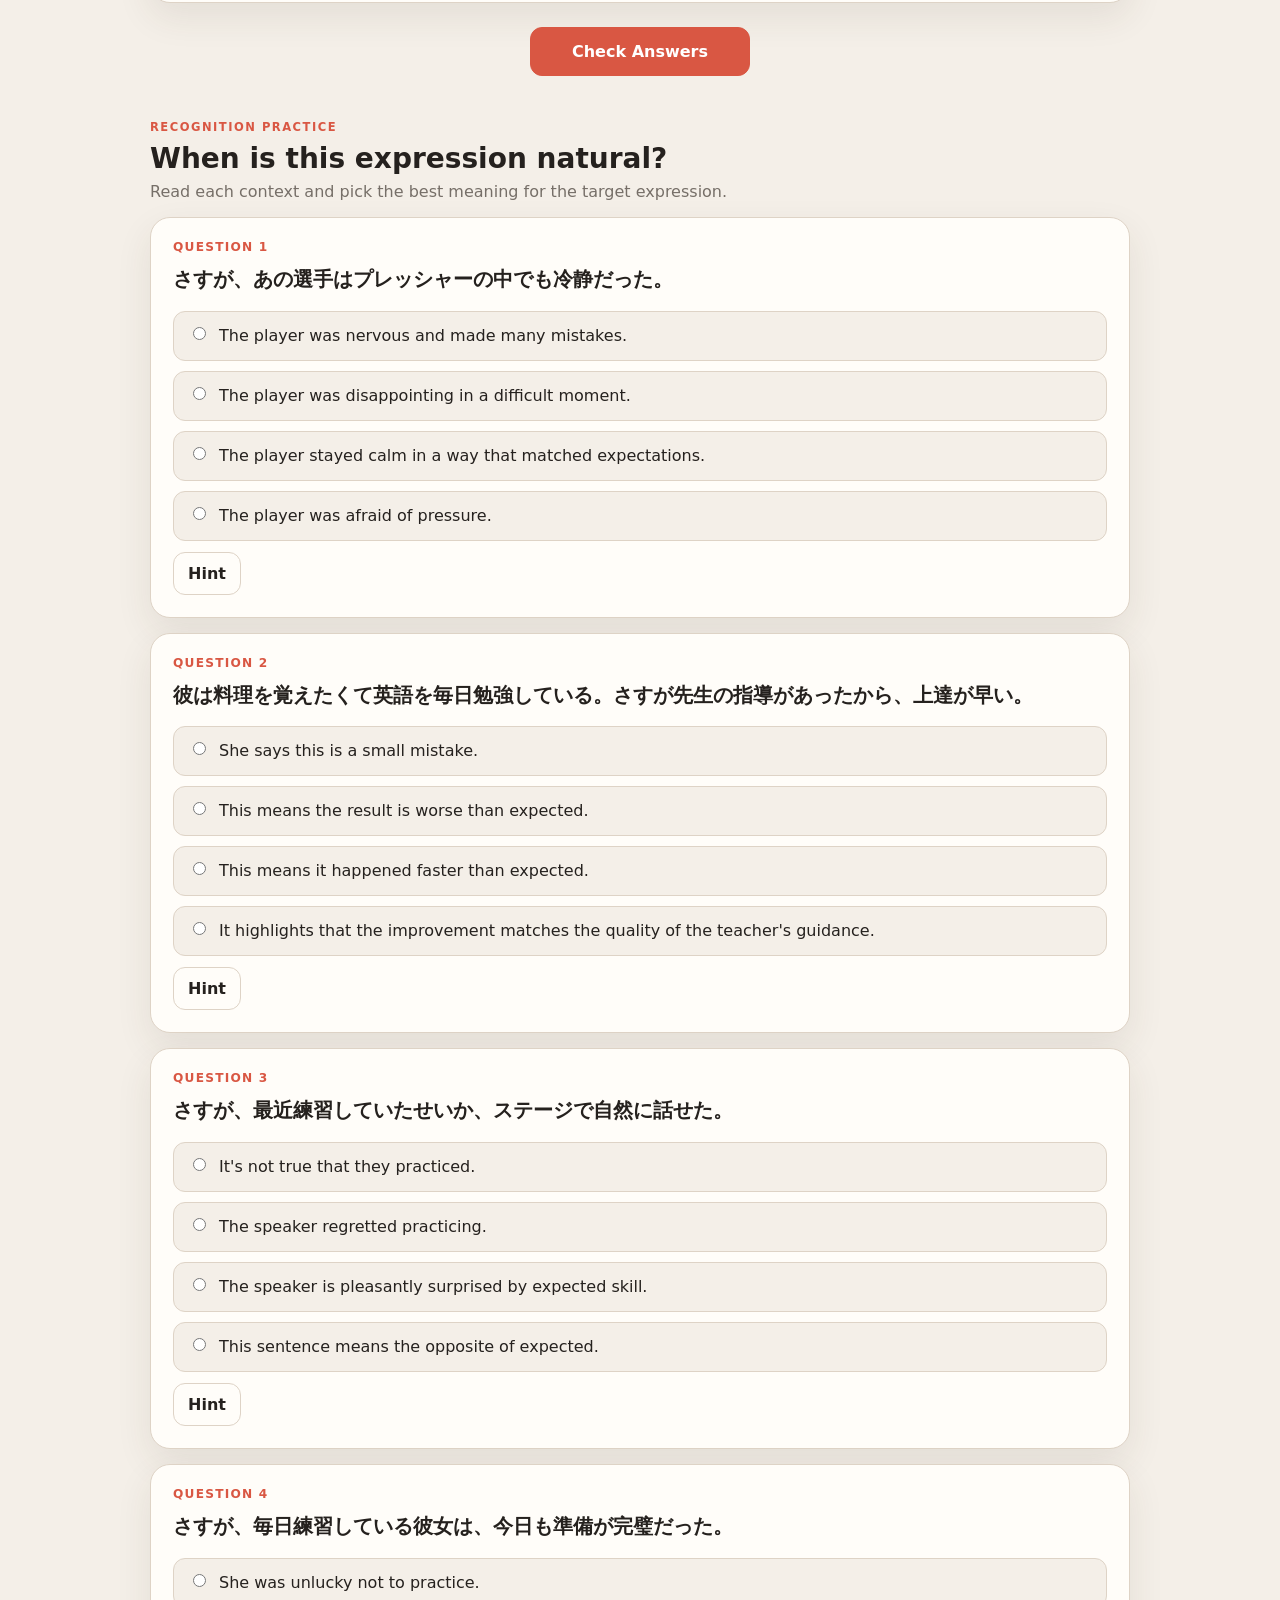
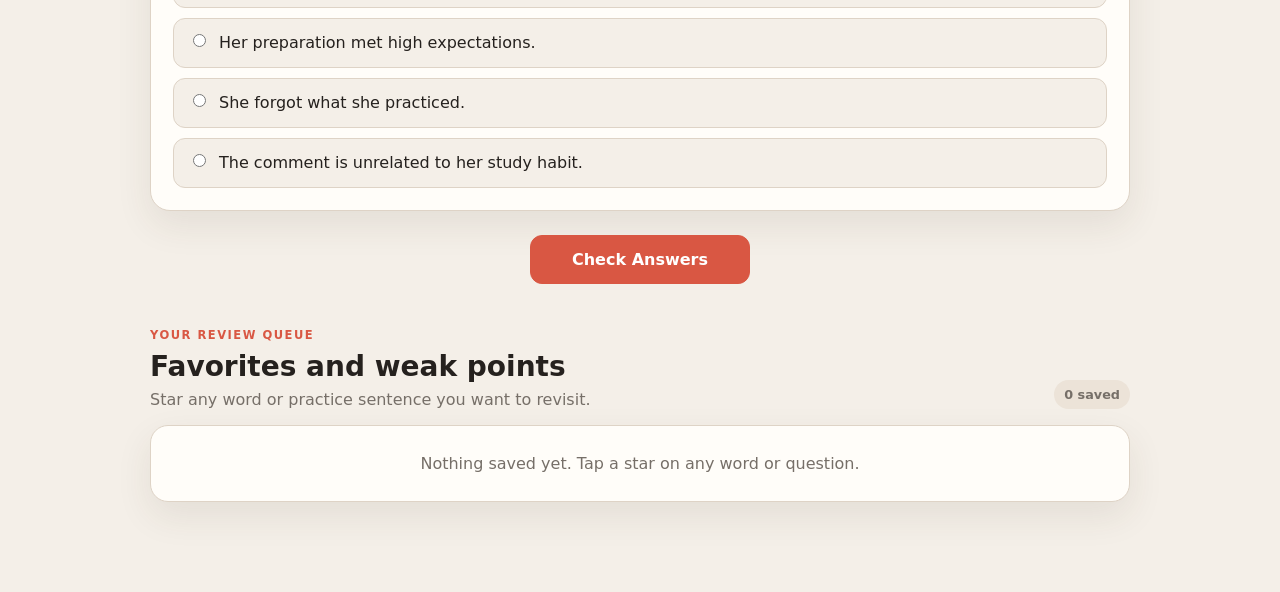
==== commit bc17829d: "Add recognition phase to lesson 8" ====
--- a/index.html
+++ b/index.html
@@ -82,6 +82,16 @@
       </div>
     </section>
 
+    <section id="recognitionPractice" class="content-section hidden">
+      <div class="section-heading">
+        <div><p class="eyebrow">Recognition practice</p><h2>When is this expression natural?</h2><p>Read each context and pick the best meaning for the target expression.</p></div>
+      </div>
+      <div id="recognitionList" class="stack"></div>
+      <div class="completion-action">
+        <button id="checkRecognitionAnswers" class="primary completion-button" aria-controls="completionResults" aria-expanded="false">Check Answers</button>
+      </div>
+    </section>
+
     <section id="review" class="content-section">
       <div class="section-heading">
         <div><p class="eyebrow">Your review queue</p><h2>Favorites and weak points</h2><p>Star any word or practice sentence you want to revisit.</p></div>
--- a/styles.css
+++ b/styles.css
@@ -32,6 +32,9 @@
 .keyword-grid{display:grid;grid-template-columns:repeat(2,minmax(0,1fr));gap:15px}.stack{display:grid;gap:15px}.keyword-card,.question-card{border-radius:20px;padding:22px}.keyword-top,.question-header{display:flex;justify-content:space-between;gap:14px;align-items:flex-start}.keyword{margin:0;font-size:2rem;font-weight:900}.reading{margin:3px 0 0;color:var(--muted)}.meaning{margin:18px 0 7px;font-weight:850}.nuance{margin:0;color:var(--muted);line-height:1.65}.example{margin-top:16px;padding:14px;border-radius:14px;background:var(--surface-2);line-height:1.55}.example span{display:block;margin-top:4px;color:var(--muted)}.reviewed-button{margin-top:14px}.star-button{border:0;background:transparent;color:var(--muted);font-size:1.55rem;line-height:1;padding:2px}.star-button.active{color:#e6a600}
 .common-pitfall{margin-top:18px;padding:20px 22px;border:1px solid color-mix(in srgb,var(--accent) 38%,var(--border));border-left:5px solid var(--accent);border-radius:16px;background:color-mix(in srgb,var(--accent) 7%,var(--surface));box-shadow:var(--shadow)}.common-pitfall h3{margin:0 0 8px;font-size:1.2rem}.common-pitfall p:not(.eyebrow){margin:8px 0 0;color:var(--muted);line-height:1.7;white-space:pre-line}.lesson-navigation{display:grid;grid-template-columns:1fr auto 1fr;align-items:center;gap:14px;margin-top:20px}.lesson-navigation button{min-height:44px}.lesson-navigation button:first-child{justify-self:start}.lesson-navigation button:last-child{justify-self:end}.lesson-navigation span{color:var(--muted);font-size:.85rem;font-weight:800;text-align:center}
 .practice-toolbar{display:flex;gap:10px;flex-wrap:wrap;margin-bottom:15px}.question-number{font-size:.76rem;font-weight:900;color:var(--accent);text-transform:uppercase;letter-spacing:.1em}.prompt{font-size:1.28rem;line-height:1.55;font-weight:780;margin:10px 0 15px}textarea{width:100%;min-height:105px;resize:vertical;border:1px solid var(--border);border-radius:14px;padding:14px;background:var(--bg);color:var(--text);outline:none}textarea:focus{border-color:var(--accent);box-shadow:0 0 0 3px color-mix(in srgb,var(--accent) 18%,transparent)}.question-actions{display:flex;gap:9px;flex-wrap:wrap;margin-top:11px}.reveal{margin-top:12px;padding:13px;border-left:4px solid var(--accent);border-radius:10px;background:var(--surface-2);line-height:1.6}.hidden{display:none}.compact-card{box-shadow:none}.empty-card{border-radius:18px;padding:28px;text-align:center;color:var(--muted)}
+.recognition-options{display:grid;gap:10px;margin-top:12px}.recognition-option{display:flex;gap:10px;align-items:flex-start;padding:12px 14px;border:1px solid var(--border);border-radius:12px;background:var(--bg)}.recognition-option input{margin-top:3px}
+.recognition-option span{line-height:1.5}.reference-answer{margin-top:12px;padding:12px;border-radius:11px;background:var(--surface-2)}.reference-level{font-weight:800;margin:6px 0 4px;color:var(--accent)}.reference-note{margin:0 0 12px;color:var(--muted)}.reference-answer:last-child{margin-bottom:0}
+.recognition-card .feedback-field p.unanswered,.recognition-card .feedback-field p{word-break:break-word}
 .completion-action{display:flex;justify-content:center;margin:24px 0}.completion-button{min-width:220px;padding:14px 24px;font-size:1rem}.completion-results{scroll-margin-top:92px;border:1px solid var(--border);border-radius:24px;padding:26px;background:var(--surface);box-shadow:var(--shadow);outline:none}.completion-heading h3{margin:0 0 8px;font-size:1.65rem}.completion-heading>p:last-child{margin:0;color:var(--muted);line-height:1.6}.completion-list{display:grid;gap:14px;margin-top:20px}.feedback-card{padding:20px;border:1px solid var(--border);border-radius:17px;background:var(--bg)}.feedback-number{color:var(--accent);font-size:.76rem;font-weight:900;letter-spacing:.1em;text-transform:uppercase}.feedback-prompt{margin:8px 0 16px;font-size:1.12rem;font-weight:800;line-height:1.55}.feedback-field{margin-top:12px}.feedback-field span{display:block;margin-bottom:4px;color:var(--muted);font-size:.75rem;font-weight:850;letter-spacing:.06em;text-transform:uppercase}.feedback-field p{margin:0;line-height:1.6}.feedback-field .unanswered{color:var(--muted);font-style:italic}.reference-field{padding:13px;border-radius:12px;background:var(--surface-2)}
 .mobile-nav{display:none}.toast{position:fixed;left:50%;bottom:24px;transform:translate(-50%,18px);padding:11px 16px;border-radius:999px;background:var(--text);color:var(--bg);font-weight:800;opacity:0;pointer-events:none;transition:.2s;z-index:50}.toast.show{opacity:1;transform:translate(-50%,0)}
 @media(max-width:760px){.topbar{grid-template-columns:1fr auto}.desktop-nav{display:none}.welcome{grid-template-columns:1fr;padding:24px}.stats-grid{grid-template-columns:1fr}.keyword-grid{grid-template-columns:1fr}.section-heading{align-items:flex-start}.lesson-entry{grid-template-columns:1fr auto;gap:7px 14px}.lesson-entry-title{grid-column:1/-1}.mobile-nav{display:grid;grid-template-columns:repeat(4,1fr);position:fixed;left:0;right:0;bottom:0;z-index:30;padding:8px 8px calc(8px + env(safe-area-inset-bottom));background:color-mix(in srgb,var(--surface) 94%,transparent);backdrop-filter:blur(16px);border-top:1px solid var(--border)}.mobile-nav a{display:grid;place-items:center;gap:2px;color:var(--muted);font-size:.72rem;font-weight:750}.mobile-nav span{font-size:1.05rem}.app-shell{margin-bottom:110px}}
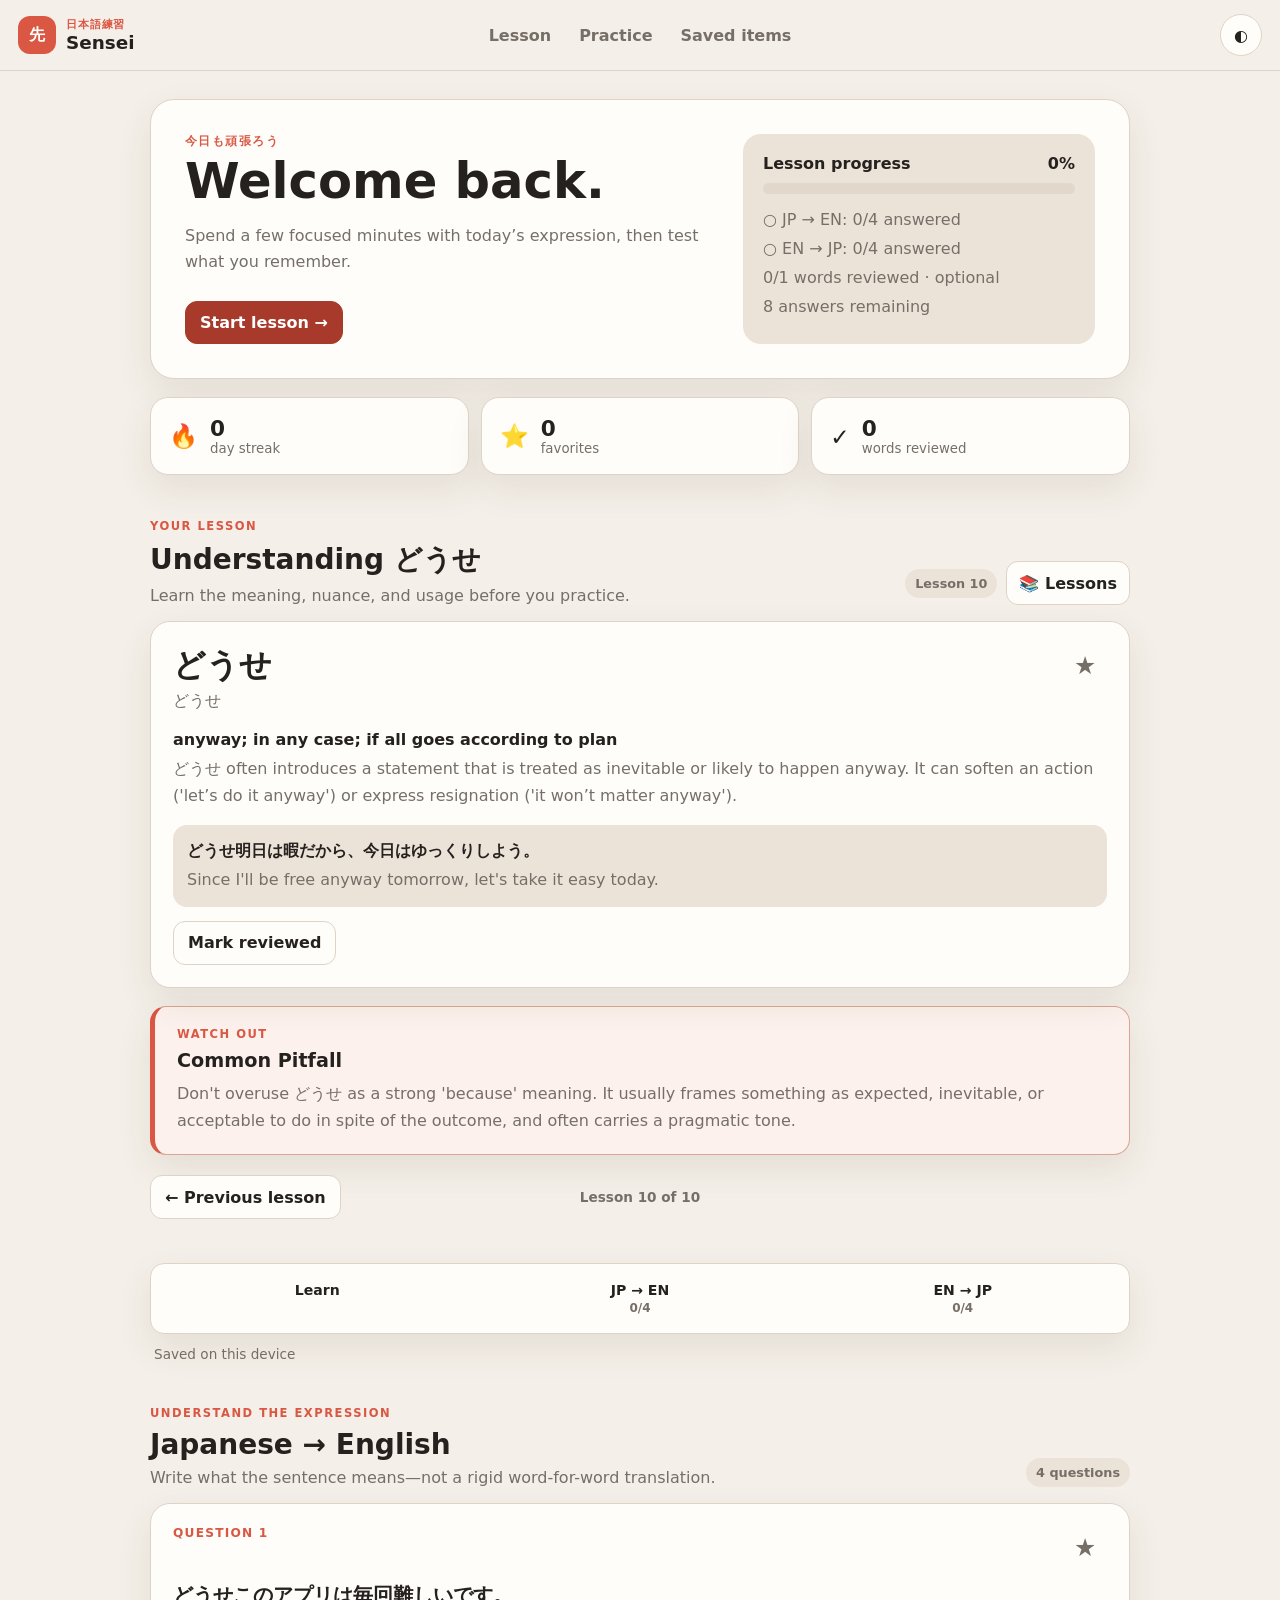
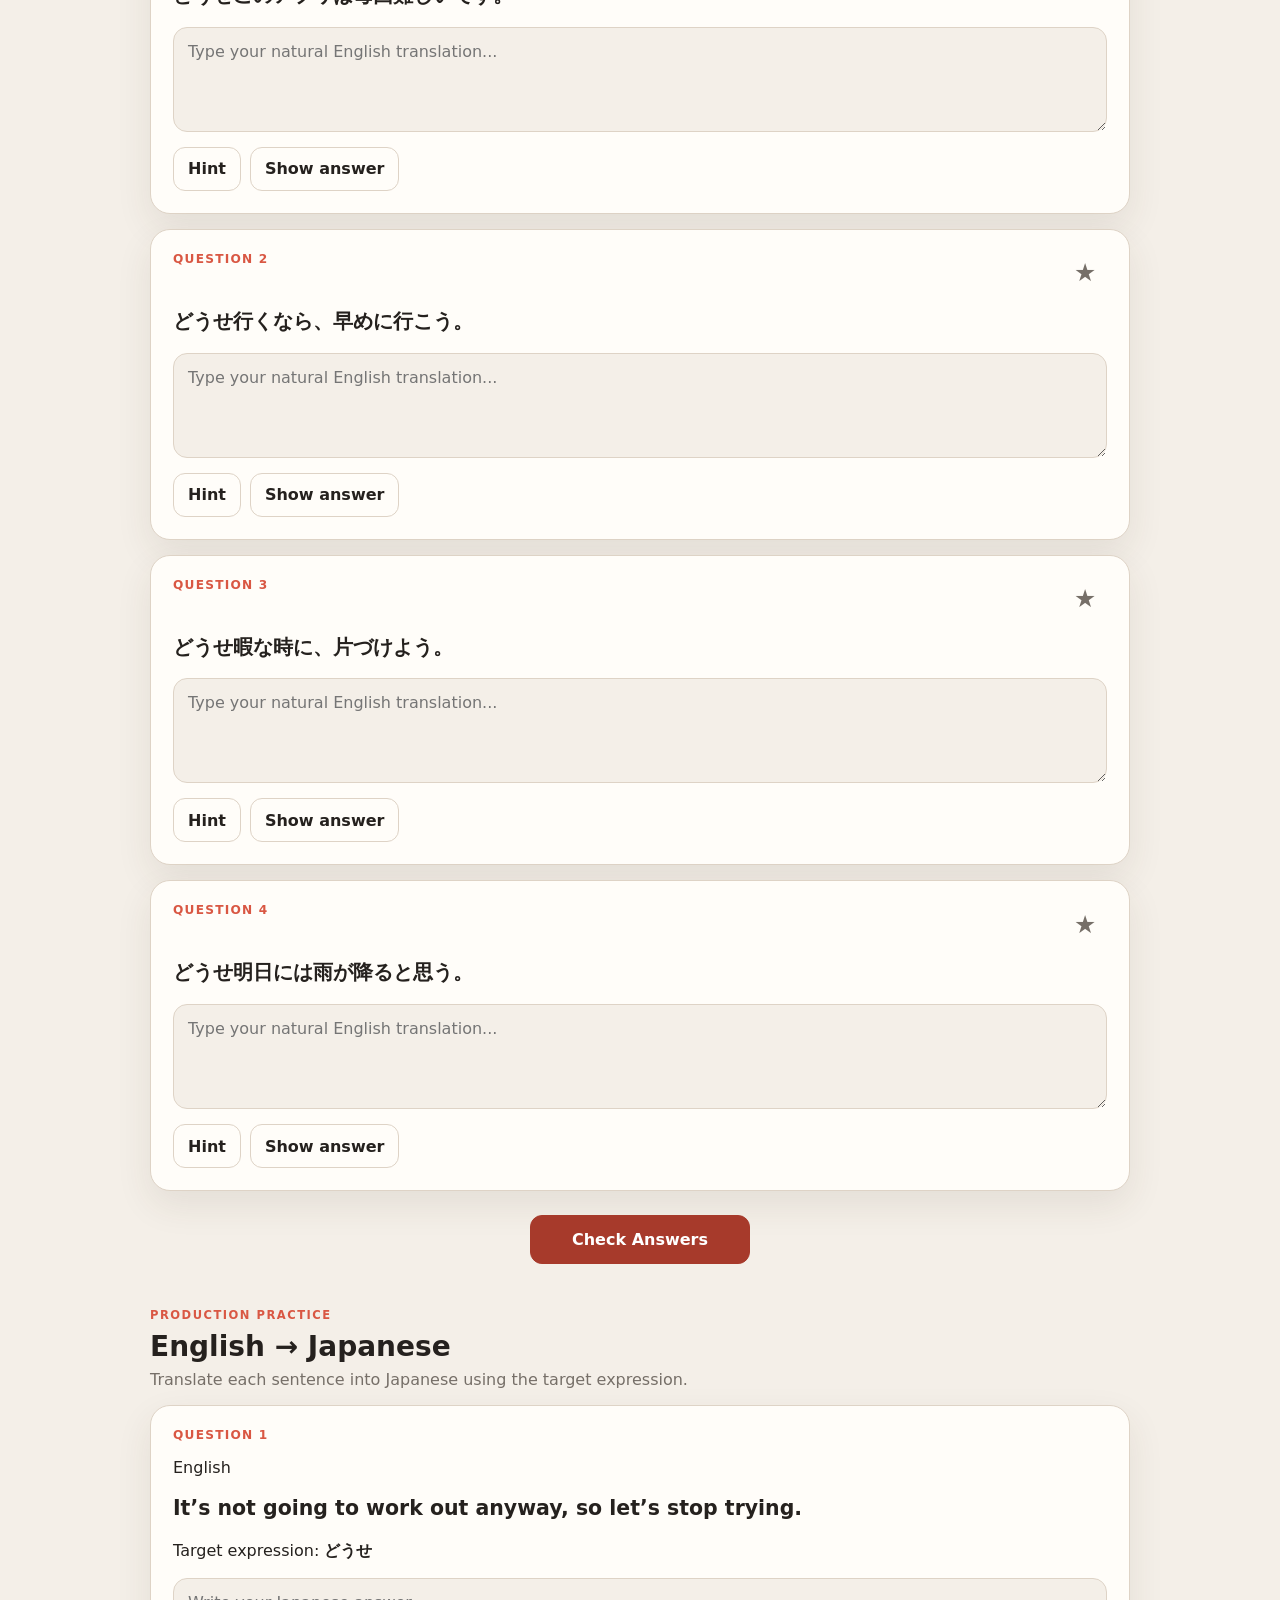
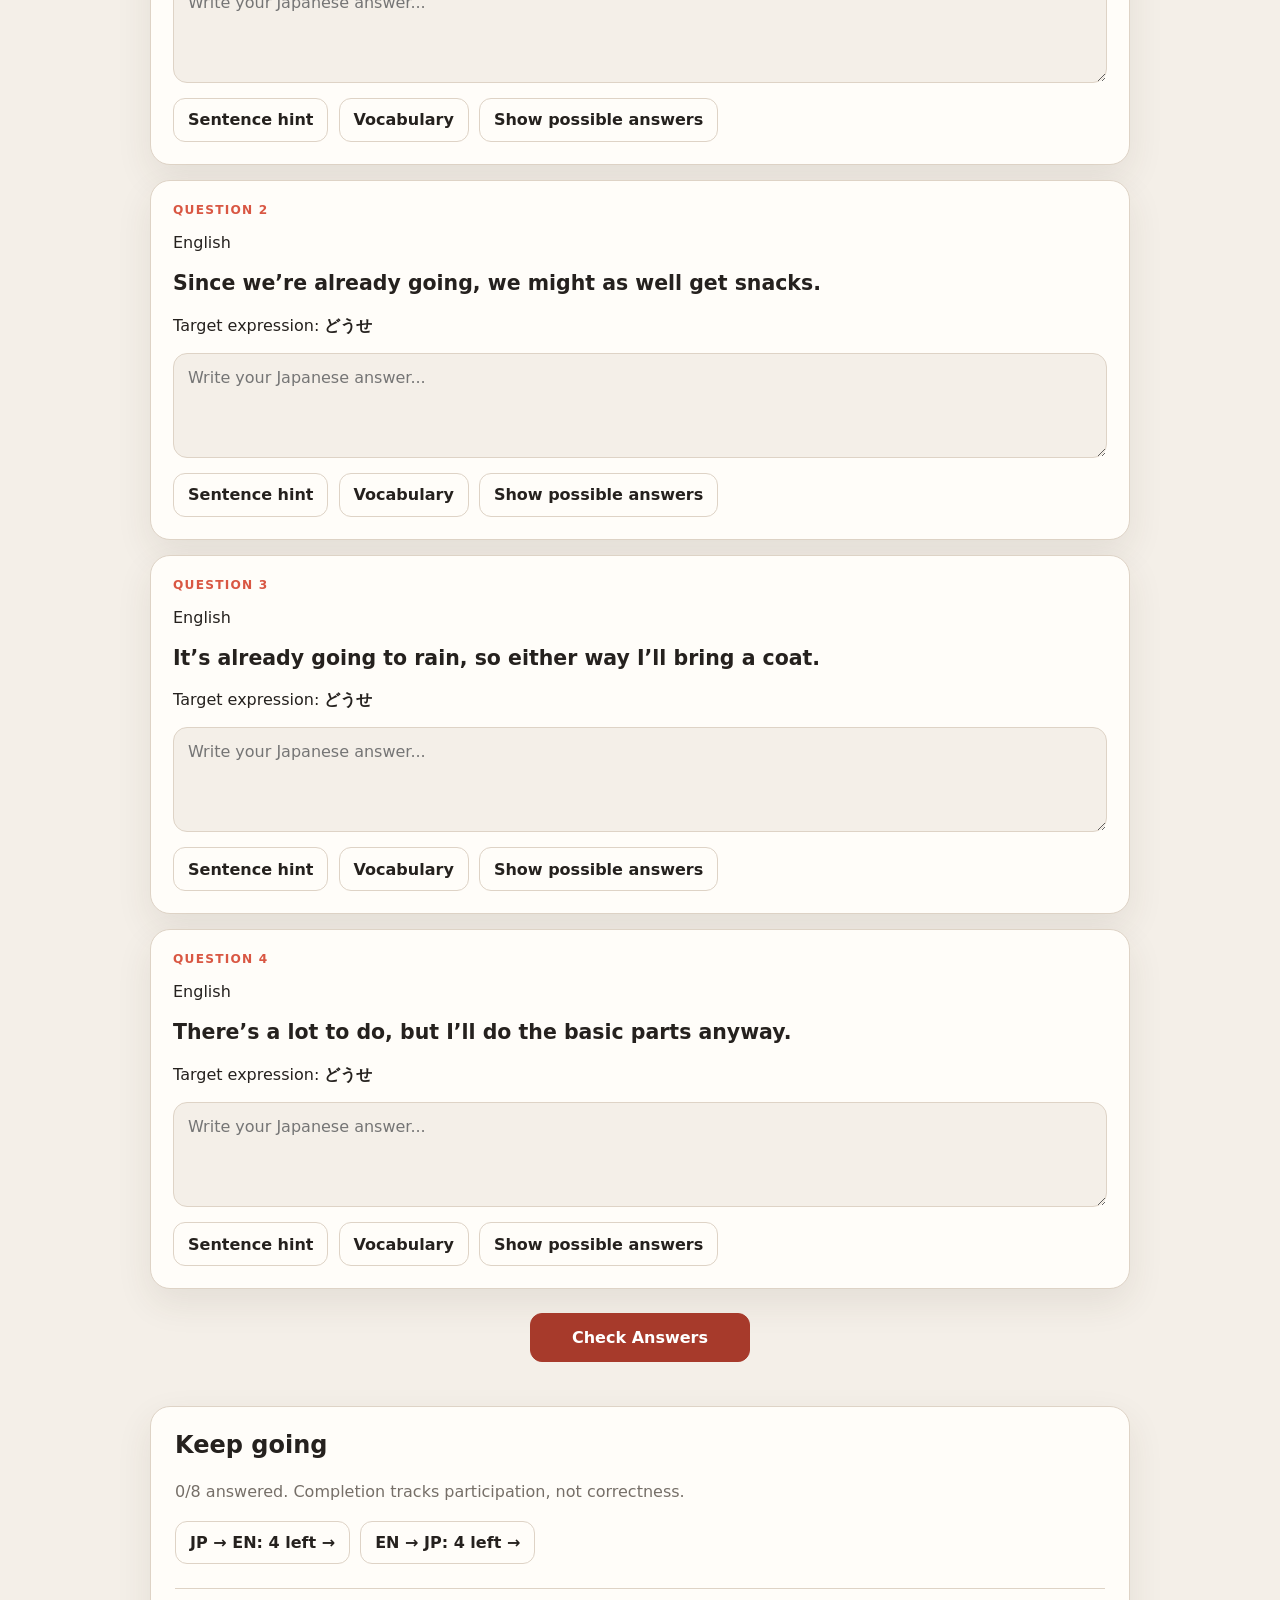
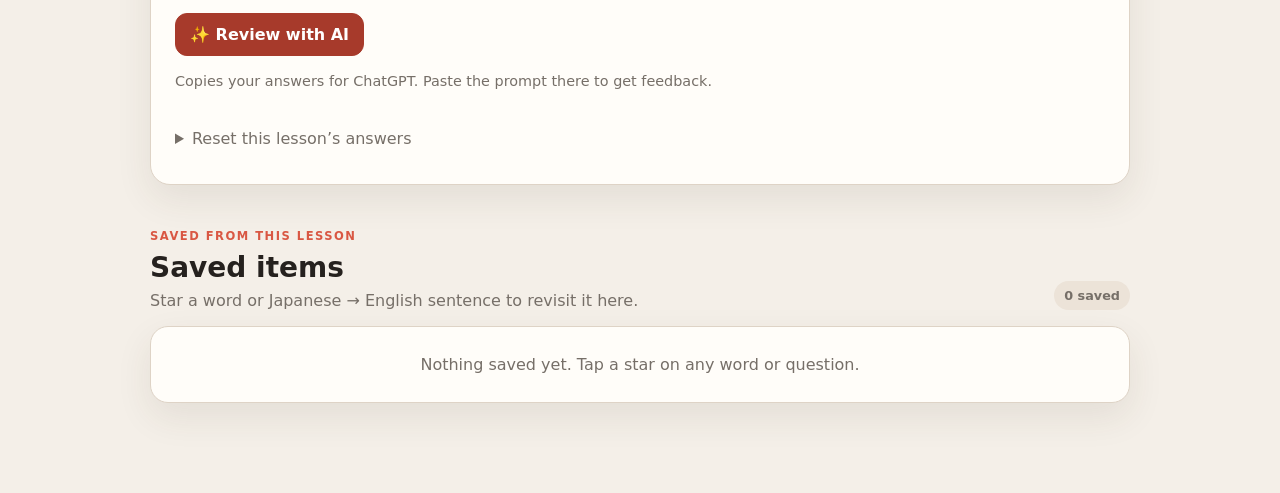
==== commit 04a5dd1c: "Improve lesson flow, completion, and answer review" ====
--- a/index.html
+++ b/index.html
@@ -15,7 +15,7 @@
       <span><small>日本語練習</small><strong>Sensei</strong></span>
     </a>
     <nav class="desktop-nav" aria-label="Main navigation">
-      <a href="#lesson">Lesson</a><a href="#practice">Practice</a><a href="#review">Review</a>
+      <a href="#lesson">Lesson</a><a href="#practice">Practice</a><a href="#review">Saved items</a>
     </nav>
     <button id="themeToggle" class="icon-button" aria-label="Use dark theme" aria-pressed="false">◐</button>
   </header>
@@ -26,10 +26,10 @@
         <p class="eyebrow">今日も頑張ろう</p>
         <h1>Welcome back.</h1>
         <p>Spend a few focused minutes with today’s expression, then test what you remember.</p>
-        <a class="primary button-link" href="#lesson">Start lesson →</a>
+        <a id="resumeLesson" class="primary button-link" href="#lesson">Start lesson →</a>
       </div>
       <div class="goal-panel">
-        <div class="goal-header"><span>Today's goal</span><strong id="progressText">0%</strong></div>
+        <div class="goal-header"><span>Lesson progress</span><strong id="progressText">0%</strong></div>
         <div class="progress-track"><div id="progressBar" class="progress-bar"></div></div>
         <div id="goalList" class="goal-list"></div>
       </div>
@@ -43,7 +43,7 @@
 
     <section id="lesson" class="content-section">
       <div class="section-heading">
-        <div><p class="eyebrow">Today's lesson</p><h2 id="lessonTitle">Loading lesson…</h2><p>Learn the meaning, nuance, and usage before you practice.</p></div>
+        <div><p class="eyebrow">Your lesson</p><h2 id="lessonTitle">Loading lesson…</h2><p>Learn the meaning, nuance, and usage before you practice.</p></div>
         <div class="lesson-heading-actions">
           <span class="badge" id="lessonSubtitle">—</span>
           <button id="lessonLibraryToggle" class="secondary lessons-button" aria-expanded="false" aria-controls="lessonLibrary">📚 Lessons</button>
@@ -58,14 +58,12 @@
       <nav id="lessonNavigation" class="lesson-navigation" aria-label="Lesson navigation"></nav>
     </section>
 
+    <nav id="phaseNavigation" class="phase-navigation" aria-label="Practice phases"></nav>
+    <p id="saveStatus" class="save-status" role="status">Answers are saved on this device.</p>
     <section id="practice" class="content-section practice-section">
       <div class="section-heading">
-        <div><p class="eyebrow">Quick practice</p><h2>Translate naturally</h2><p>Write what the sentence means—not a rigid word-for-word translation.</p></div>
+        <div><p class="eyebrow">Understand the expression</p><h2>Japanese → English</h2><p>Write what the sentence means—not a rigid word-for-word translation.</p></div>
         <span class="badge" id="questionCount">Loading…</span>
-      </div>
-      <div class="practice-toolbar">
-        <button id="aiReview" class="primary">✨ Review with AI</button>
-        <button id="resetAnswers" class="secondary">Reset answers</button>
       </div>
       <div id="questionList" class="stack"></div>
       <div class="completion-action">
@@ -78,8 +76,9 @@
       <div class="section-heading"><div><p class="eyebrow">Production practice</p><h2>English → Japanese</h2><p>Translate each sentence into Japanese using the target expression.</p></div></div>
       <div id="productionList" class="stack"></div>
       <div class="completion-action">
-        <button id="checkProductionAnswers" class="primary completion-button" aria-controls="completionResults" aria-expanded="false">Check Answers</button>
+        <button id="checkProductionAnswers" class="primary completion-button" aria-controls="productionResults" aria-expanded="false">Check Answers</button>
       </div>
+      <section id="productionResults" class="completion-results hidden" aria-live="polite" tabindex="-1"></section>
     </section>
 
     <section id="recognitionPractice" class="content-section hidden">
@@ -88,13 +87,32 @@
       </div>
       <div id="recognitionList" class="stack"></div>
       <div class="completion-action">
-        <button id="checkRecognitionAnswers" class="primary completion-button" aria-controls="completionResults" aria-expanded="false">Check Answers</button>
+        <button id="checkRecognitionAnswers" class="primary completion-button" aria-controls="recognitionResults" aria-expanded="false">Check Answers</button>
       </div>
+      <section id="recognitionResults" class="completion-results hidden" aria-live="polite" tabindex="-1"></section>
+    </section>
+
+    <section id="lessonFinish" class="content-section card finish-panel" aria-label="Finish lesson">
+      <div id="lessonCompletion" aria-live="polite"></div>
+      <div class="ai-review-actions">
+        <button id="aiReview" class="primary" aria-describedby="aiReviewHelp">✨ Review with AI</button>
+        <p id="aiReviewHelp">Copies your answers for ChatGPT. Paste the prompt there to get feedback.</p>
+      </div>
+      <div id="aiReviewPanel" class="empty-card ai-review-panel hidden" aria-live="polite"></div>
+      <details class="reset-options"><summary>Reset this lesson’s answers</summary>
+        <p>This clears answers in every practice section of this lesson. Favorites and reviewed words are kept.</p>
+        <button id="resetAnswers" class="secondary">Reset answers…</button>
+        <div id="resetConfirmation" class="hidden" role="group" aria-label="Confirm reset">
+          <p>Clear all answers for this lesson? This cannot be undone.</p>
+          <button id="cancelReset" class="secondary">Keep my answers</button>
+          <button id="confirmReset" class="secondary">Yes, clear answers</button>
+        </div>
+      </details>
     </section>
 
     <section id="review" class="content-section">
       <div class="section-heading">
-        <div><p class="eyebrow">Your review queue</p><h2>Favorites and weak points</h2><p>Star any word or practice sentence you want to revisit.</p></div>
+        <div><p class="eyebrow">Saved from this lesson</p><h2>Saved items</h2><p>Star a word or Japanese → English sentence to revisit it here.</p></div>
         <span class="badge" id="favoriteCount">0 saved</span>
       </div>
       <div id="reviewList" class="stack"></div>
@@ -102,7 +120,7 @@
   </main>
 
   <nav class="mobile-nav" aria-label="Mobile navigation">
-    <a href="#top"><span>⌂</span>Home</a><a href="#lesson"><span>本</span>Lesson</a><a href="#practice"><span>✎</span>Practice</a><a href="#review"><span>★</span>Review</a>
+    <a href="#top"><span>⌂</span>Home</a><a href="#lesson"><span>本</span>Lesson</a><a href="#phaseNavigation"><span>✎</span>Practice</a><a href="#review"><span>★</span>Saved</a>
   </nav>
 
   <div id="toast" class="toast" role="status" aria-live="polite"></div>
--- a/styles.css
+++ b/styles.css
@@ -25,19 +25,41 @@
 .app-shell{width:min(980px,calc(100% - 30px));margin:28px auto 90px;scroll-margin-top:82px}
 .card,.keyword-card,.question-card,.mini-card,.empty-card{background:var(--surface);border:1px solid var(--border);box-shadow:var(--shadow)}
 .welcome{display:grid;grid-template-columns:1.35fr .9fr;gap:30px;padding:34px;border-radius:24px}.welcome h1{margin:0 0 12px;font-size:clamp(2rem,5vw,3.1rem);line-height:1}.welcome>div>p:not(.eyebrow){color:var(--muted);line-height:1.65;max-width:620px}.eyebrow{margin:0 0 8px;color:var(--accent);font-weight:900;letter-spacing:.13em;text-transform:uppercase;font-size:.72rem}.button-link{display:inline-block;margin-top:10px}.primary,.secondary,.small-button{border-radius:12px;padding:11px 14px;font-weight:800;border:1px solid var(--border)}.primary{background:var(--accent);color:#fff;border-color:var(--accent)}.primary:hover{background:var(--accent-dark)}.secondary,.small-button{background:var(--surface);color:var(--text)}
-.goal-panel{align-self:stretch;padding:20px;border-radius:18px;background:var(--surface-2)}.goal-header{display:flex;justify-content:space-between;font-weight:800;margin-bottom:10px}.progress-track{height:11px;background:color-mix(in srgb,var(--border) 75%,transparent);border-radius:999px;overflow:hidden}.progress-bar{height:100%;width:0;background:var(--accent);border-radius:inherit;transition:width .25s}.goal-list{display:grid;gap:10px;margin-top:16px}.goal-item{display:flex;gap:10px;color:var(--muted)}
+.goal-panel{align-self:stretch;padding:20px;border-radius:18px;background:var(--surface-2)}.goal-header{display:flex;justify-content:space-between;font-weight:800;margin-bottom:10px}.progress-track{height:11px;background:color-mix(in srgb,var(--border) 75%,transparent);border-radius:999px;overflow:hidden}.progress-bar{height:100%;width:0;background:var(--accent);border-radius:inherit;transition:width .25s}.goal-list{display:grid;gap:10px;margin-top:16px}.goal-item{display:flex;gap:10px;color:var(--muted)}.goal-item-complete{font-weight:800;color:var(--accent)}.goal-item-complete span{color:var(--accent)}
 .stats-grid{display:grid;grid-template-columns:repeat(3,1fr);gap:12px;margin:18px 0 34px}.mini-card{display:flex;align-items:center;gap:12px;padding:18px;border-radius:18px}.mini-card>span{font-size:1.45rem}.mini-card strong,.mini-card small{display:block}.mini-card strong{font-size:1.35rem}.mini-card small{color:var(--muted)}
 .content-section{scroll-margin-top:92px;margin:44px 0}.section-heading{display:flex;justify-content:space-between;align-items:flex-end;gap:18px;margin-bottom:16px}.section-heading h2{margin:0 0 7px;font-size:1.75rem}.section-heading p:last-child{margin:0;color:var(--muted)}.badge{padding:7px 10px;border-radius:999px;background:var(--surface-2);color:var(--muted);font-size:.8rem;font-weight:800;white-space:nowrap}
 .lesson-heading-actions{display:flex;align-items:center;gap:9px;flex-wrap:wrap;justify-content:flex-end}.lessons-button{min-height:44px;padding:8px 12px}.lesson-library{margin:0 0 18px;padding:22px;border:1px solid var(--border);border-radius:20px;background:var(--surface);box-shadow:var(--shadow)}.library-heading{display:flex;align-items:flex-start;justify-content:space-between;gap:16px;margin-bottom:14px}.library-heading h3{margin:0;font-size:1.35rem}.lesson-library-list{display:grid;gap:10px}.lesson-entry{display:grid;grid-template-columns:minmax(165px,.8fr) minmax(180px,1.2fr) auto;align-items:center;gap:16px;width:100%;min-height:68px;padding:13px 15px;border:1px solid var(--border);border-radius:14px;background:var(--bg);color:var(--text);text-align:left}.lesson-entry:hover{border-color:var(--accent)}.lesson-entry.current{background:color-mix(in srgb,var(--accent) 8%,var(--surface));border-color:color-mix(in srgb,var(--accent) 45%,var(--border))}.lesson-entry-meta{display:grid;gap:3px}.lesson-entry-meta>span,.lesson-entry-status{color:var(--muted);font-size:.78rem;font-weight:800}.lesson-entry-meta strong{font-size:1.05rem}.lesson-entry-title{font-weight:750}.lesson-entry-status{justify-self:end;white-space:nowrap}.lesson-entry.current .lesson-entry-status{color:var(--accent)}
 .keyword-grid{display:grid;grid-template-columns:repeat(2,minmax(0,1fr));gap:15px}.stack{display:grid;gap:15px}.keyword-card,.question-card{border-radius:20px;padding:22px}.keyword-top,.question-header{display:flex;justify-content:space-between;gap:14px;align-items:flex-start}.keyword{margin:0;font-size:2rem;font-weight:900}.reading{margin:3px 0 0;color:var(--muted)}.meaning{margin:18px 0 7px;font-weight:850}.nuance{margin:0;color:var(--muted);line-height:1.65}.example{margin-top:16px;padding:14px;border-radius:14px;background:var(--surface-2);line-height:1.55}.example span{display:block;margin-top:4px;color:var(--muted)}.reviewed-button{margin-top:14px}.star-button{border:0;background:transparent;color:var(--muted);font-size:1.55rem;line-height:1;padding:2px}.star-button.active{color:#e6a600}
-.common-pitfall{margin-top:18px;padding:20px 22px;border:1px solid color-mix(in srgb,var(--accent) 38%,var(--border));border-left:5px solid var(--accent);border-radius:16px;background:color-mix(in srgb,var(--accent) 7%,var(--surface));box-shadow:var(--shadow)}.common-pitfall h3{margin:0 0 8px;font-size:1.2rem}.common-pitfall p:not(.eyebrow){margin:8px 0 0;color:var(--muted);line-height:1.7;white-space:pre-line}.lesson-navigation{display:grid;grid-template-columns:1fr auto 1fr;align-items:center;gap:14px;margin-top:20px}.lesson-navigation button{min-height:44px}.lesson-navigation button:first-child{justify-self:start}.lesson-navigation button:last-child{justify-self:end}.lesson-navigation span{color:var(--muted);font-size:.85rem;font-weight:800;text-align:center}
+.common-pitfall{margin-top:18px;padding:20px 22px;border:1px solid color-mix(in srgb,var(--accent) 38%,var(--border));border-left:5px solid var(--accent);border-radius:16px;background:color-mix(in srgb,var(--accent) 7%,var(--surface));box-shadow:var(--shadow)}.common-pitfall h3{margin:0 0 8px;font-size:1.2rem}.common-pitfall p:not(.eyebrow){margin:8px 0 0;color:var(--muted);line-height:1.7;white-space:pre-line}
+.lesson-navigation{display:grid;grid-template-columns:1fr auto 1fr;align-items:center;gap:14px;margin-top:20px}.lesson-navigation .nav-button{min-width:164px;min-height:44px}.lesson-navigation .lesson-nav-ghost{display:block;min-width:164px;min-height:44px;visibility:hidden}.lesson-navigation button:first-child{justify-self:start}.lesson-navigation button:last-child{justify-self:end}.lesson-navigation span{color:var(--muted);font-size:.85rem;font-weight:800;text-align:center}
 .practice-toolbar{display:flex;gap:10px;flex-wrap:wrap;margin-bottom:15px}.question-number{font-size:.76rem;font-weight:900;color:var(--accent);text-transform:uppercase;letter-spacing:.1em}.prompt{font-size:1.28rem;line-height:1.55;font-weight:780;margin:10px 0 15px}textarea{width:100%;min-height:105px;resize:vertical;border:1px solid var(--border);border-radius:14px;padding:14px;background:var(--bg);color:var(--text);outline:none}textarea:focus{border-color:var(--accent);box-shadow:0 0 0 3px color-mix(in srgb,var(--accent) 18%,transparent)}.question-actions{display:flex;gap:9px;flex-wrap:wrap;margin-top:11px}.reveal{margin-top:12px;padding:13px;border-left:4px solid var(--accent);border-radius:10px;background:var(--surface-2);line-height:1.6}.hidden{display:none}.compact-card{box-shadow:none}.empty-card{border-radius:18px;padding:28px;text-align:center;color:var(--muted)}
+.practice-toolbar + .ai-review-panel{margin-top:14px;padding-top:16px;padding-bottom:16px}
+.ai-review-panel{padding:18px;text-align:left}
+.ai-review-panel p{margin:10px 0;line-height:1.5;color:var(--text)}
+.ai-review-panel summary{cursor:pointer;font-weight:800}
+.ai-review-panel pre{margin:10px 0 0;padding:12px;border:1px solid var(--border);border-radius:12px;background:var(--surface-2);max-height:180px;overflow:auto;white-space:pre-wrap;word-break:break-word;color:var(--text)}
 .recognition-options{display:grid;gap:10px;margin-top:12px}.recognition-option{display:flex;gap:10px;align-items:flex-start;padding:12px 14px;border:1px solid var(--border);border-radius:12px;background:var(--bg)}.recognition-option input{margin-top:3px}
 .recognition-option span{line-height:1.5}.reference-answer{margin-top:12px;padding:12px;border-radius:11px;background:var(--surface-2)}.reference-level{font-weight:800;margin:6px 0 4px;color:var(--accent)}.reference-note{margin:0 0 12px;color:var(--muted)}.reference-answer:last-child{margin-bottom:0}
 .recognition-card .feedback-field p.unanswered,.recognition-card .feedback-field p{word-break:break-word}
-.completion-action{display:flex;justify-content:center;margin:24px 0}.completion-button{min-width:220px;padding:14px 24px;font-size:1rem}.completion-results{scroll-margin-top:92px;border:1px solid var(--border);border-radius:24px;padding:26px;background:var(--surface);box-shadow:var(--shadow);outline:none}.completion-heading h3{margin:0 0 8px;font-size:1.65rem}.completion-heading>p:last-child{margin:0;color:var(--muted);line-height:1.6}.completion-list{display:grid;gap:14px;margin-top:20px}.feedback-card{padding:20px;border:1px solid var(--border);border-radius:17px;background:var(--bg)}.feedback-number{color:var(--accent);font-size:.76rem;font-weight:900;letter-spacing:.1em;text-transform:uppercase}.feedback-prompt{margin:8px 0 16px;font-size:1.12rem;font-weight:800;line-height:1.55}.feedback-field{margin-top:12px}.feedback-field span{display:block;margin-bottom:4px;color:var(--muted);font-size:.75rem;font-weight:850;letter-spacing:.06em;text-transform:uppercase}.feedback-field p{margin:0;line-height:1.6}.feedback-field .unanswered{color:var(--muted);font-style:italic}.reference-field{padding:13px;border-radius:12px;background:var(--surface-2)}
+.completion-action{display:flex;justify-content:center;margin:24px 0}.completion-button{min-width:220px;padding:14px 24px;font-size:1rem}.completion-results{scroll-margin-top:92px;border:1px solid var(--border);border-radius:24px;padding:26px;background:var(--surface);box-shadow:var(--shadow);outline:none}.completion-heading h3{margin:0 0 8px;font-size:1.65rem}.completion-heading>p:last-child{margin:0;color:var(--muted);line-height:1.6}.completion-status{margin-top:8px;font-weight:800}.completion-status-complete{color:var(--accent)}.completion-status-incomplete{color:var(--muted)}.completion-list{display:grid;gap:14px;margin-top:20px}.feedback-card{padding:20px;border:1px solid var(--border);border-radius:17px;background:var(--bg)}.feedback-number{color:var(--accent);font-size:.76rem;font-weight:900;letter-spacing:.1em;text-transform:uppercase}.feedback-prompt{margin:8px 0 16px;font-size:1.12rem;font-weight:800;line-height:1.55}.feedback-field{margin-top:12px}.feedback-field span{display:block;margin-bottom:4px;color:var(--muted);font-size:.75rem;font-weight:850;letter-spacing:.06em;text-transform:uppercase}.feedback-field p{margin:0;line-height:1.6}.feedback-field .unanswered{color:var(--muted);font-style:italic}.reference-field{padding:13px;border-radius:12px;background:var(--surface-2)}
 .mobile-nav{display:none}.toast{position:fixed;left:50%;bottom:24px;transform:translate(-50%,18px);padding:11px 16px;border-radius:999px;background:var(--text);color:var(--bg);font-weight:800;opacity:0;pointer-events:none;transition:.2s;z-index:50}.toast.show{opacity:1;transform:translate(-50%,0)}
 @media(max-width:760px){.topbar{grid-template-columns:1fr auto}.desktop-nav{display:none}.welcome{grid-template-columns:1fr;padding:24px}.stats-grid{grid-template-columns:1fr}.keyword-grid{grid-template-columns:1fr}.section-heading{align-items:flex-start}.lesson-entry{grid-template-columns:1fr auto;gap:7px 14px}.lesson-entry-title{grid-column:1/-1}.mobile-nav{display:grid;grid-template-columns:repeat(4,1fr);position:fixed;left:0;right:0;bottom:0;z-index:30;padding:8px 8px calc(8px + env(safe-area-inset-bottom));background:color-mix(in srgb,var(--surface) 94%,transparent);backdrop-filter:blur(16px);border-top:1px solid var(--border)}.mobile-nav a{display:grid;place-items:center;gap:2px;color:var(--muted);font-size:.72rem;font-weight:750}.mobile-nav span{font-size:1.05rem}.app-shell{margin-bottom:110px}}
 @media(max-width:480px){.app-shell{width:min(100% - 20px,980px);margin-top:14px}.welcome{padding:20px}.keyword-card,.question-card{padding:18px}.section-heading{display:block}.lesson-heading-actions{justify-content:flex-start;margin-top:10px}.badge{display:inline-block}.lesson-library{padding:16px}.lesson-entry{grid-template-columns:1fr;padding:13px}.lesson-entry-title{grid-column:auto}.lesson-entry-status{justify-self:start}.common-pitfall{padding:18px}.lesson-navigation{grid-template-columns:1fr 1fr}.lesson-navigation span{grid-column:1/-1;grid-row:1}.lesson-navigation button{grid-row:2;width:100%}.practice-toolbar .primary,.practice-toolbar .secondary,.completion-button{width:100%}.completion-results{padding:18px}.feedback-card{padding:16px}}
-.keyword-grid>.empty-card{grid-column:1/-1}.loading-card{min-height:150px;display:grid;place-items:center}
+.keyword-grid>.empty-card,.keyword-grid>.keyword-card:only-child{grid-column:1/-1}.loading-card{min-height:150px;display:grid;place-items:center}
+.phase-navigation{position:sticky;top:71px;z-index:15;display:flex;gap:6px;padding:8px;background:var(--surface);border:1px solid var(--border);border-radius:14px;scroll-margin-top:90px;box-shadow:var(--shadow)}
+.phase-navigation a{flex:1;text-align:center;padding:10px 6px;border-radius:9px;font-weight:800;font-size:.88rem;min-height:44px}
+.phase-navigation a:hover,.phase-navigation a:focus-visible{background:var(--surface-2)}
+.phase-navigation span{display:block;color:var(--muted);font-size:.75rem;margin-top:3px}
+.content-section,.completion-results{scroll-margin-top:162px}
+.save-status{color:var(--muted);font-size:.85rem;margin:12px 4px}.save-error{color:var(--accent-dark);border:1px solid var(--accent);padding:12px;border-radius:10px;position:sticky;top:153px;z-index:14;background:var(--surface)}
+.finish-panel{padding:24px;border-radius:20px}.finish-panel h2{margin-top:0}.finish-panel p{color:var(--muted);line-height:1.6}
+.remaining-answers{display:flex;gap:10px;flex-wrap:wrap}.ai-review-actions{margin-top:24px;padding-top:24px;border-top:1px solid var(--border)}.ai-review-actions p{font-size:.9rem}
+.production-card .question-actions{display:inline-flex;margin-right:5px;vertical-align:top}
+.primary{background:var(--accent-dark);border-color:var(--accent-dark)}
+body.dark .primary{background:var(--accent);border-color:var(--accent);color:var(--bg)}
+body.dark .primary:hover{background:var(--accent-dark);border-color:var(--accent-dark)}
+.reset-options{margin-top:24px;color:var(--muted)}.reset-options summary{cursor:pointer;padding:12px 0}.reset-options button{margin-top:6px}
+.goal-item[href]:hover{text-decoration:underline}.star-button{min-width:44px;min-height:44px}.small-button{min-height:44px}
+@media(max-width:480px){.phase-navigation{gap:0;padding:4px}.phase-navigation a{font-size:.76rem;padding:9px 4px}.finish-panel{padding:18px}.remaining-answers{display:grid}.finish-panel .primary{width:100%}.lesson-navigation .nav-button{min-width:0}.lesson-navigation .lesson-nav-ghost{min-width:0;width:0}.vocabulary-table{table-layout:fixed}.vocabulary-table td,.vocabulary-table th{overflow-wrap:anywhere;padding:7px 4px}}
+@media(prefers-reduced-motion:reduce){html{scroll-behavior:auto}*,*::before,*::after{transition:none!important;scroll-behavior:auto!important}}
  .vocabulary-table{width:100%;margin-top:10px;border-collapse:collapse;font-size:.92rem}.vocabulary-table th,.vocabulary-table td{text-align:left;padding:7px 9px;border-bottom:1px solid var(--border)}.vocabulary-table th{color:var(--muted);font-size:.75rem;text-transform:uppercase;letter-spacing:.05em}
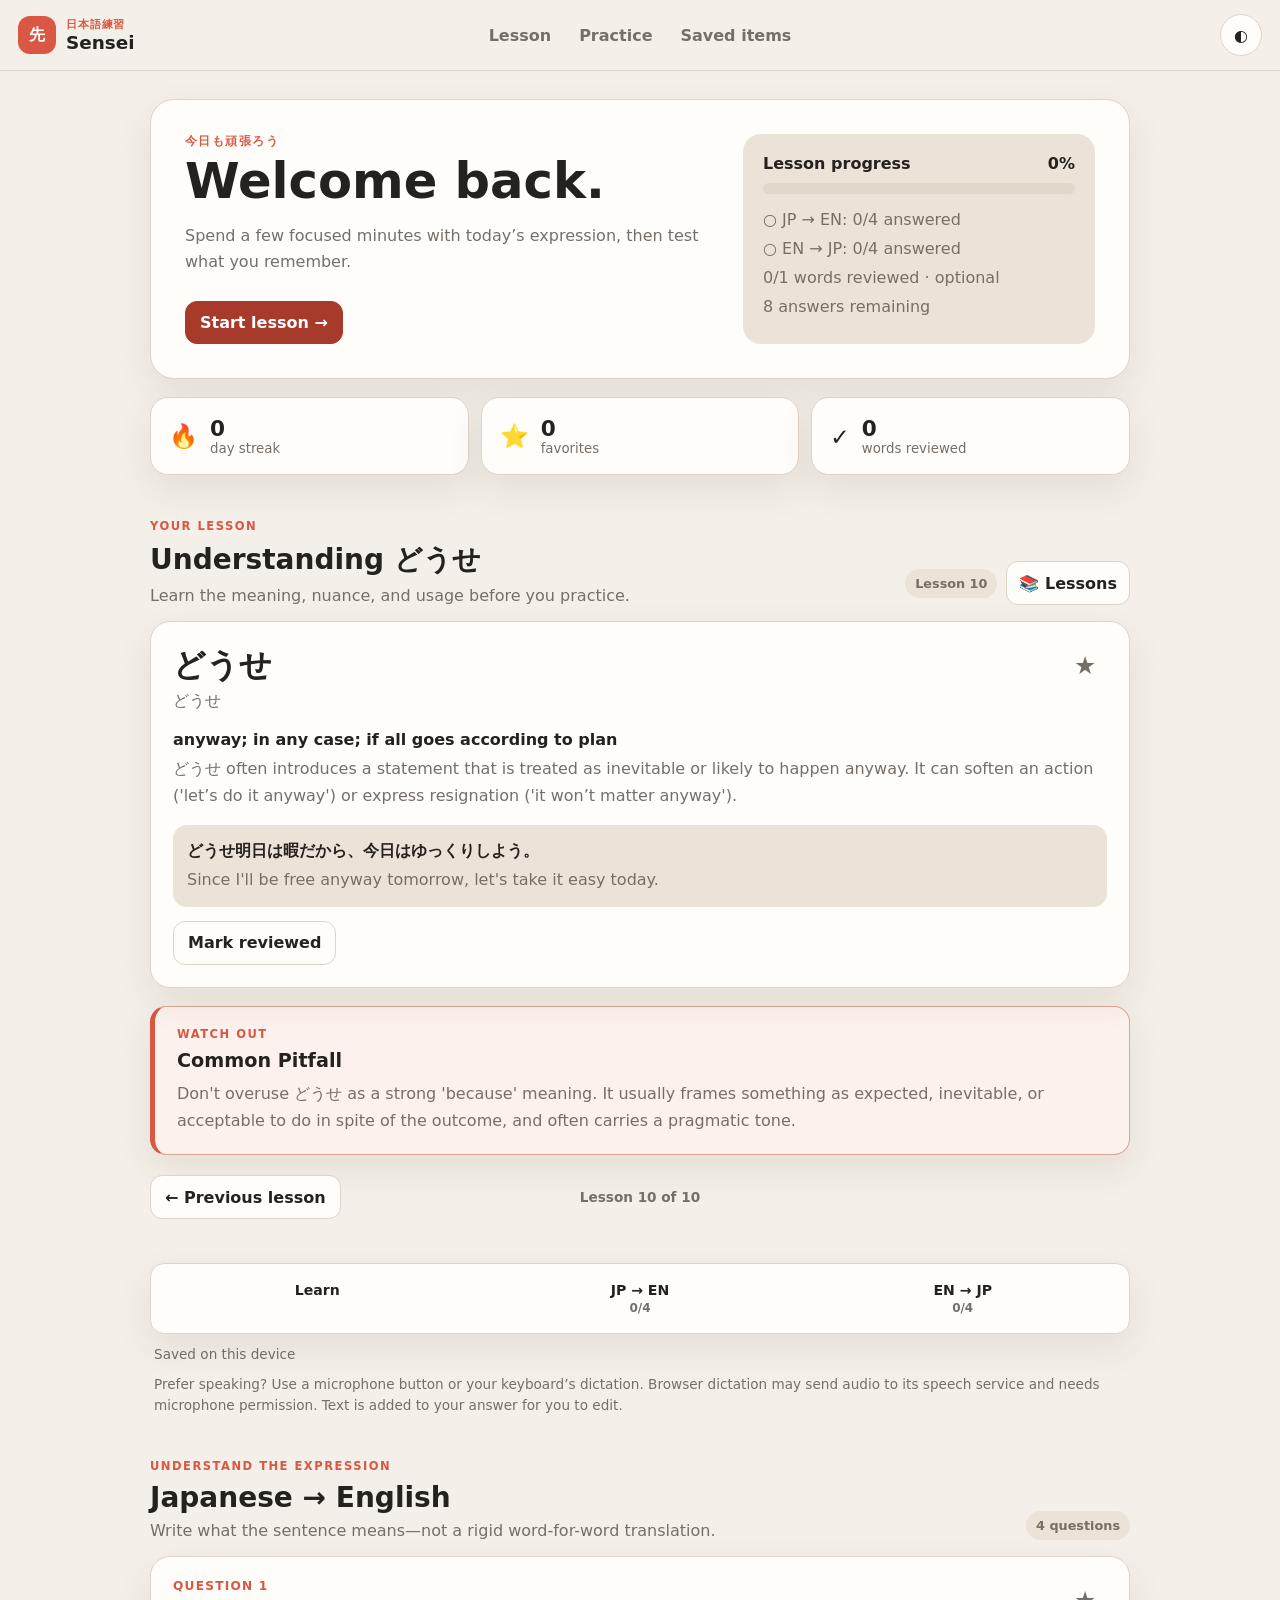
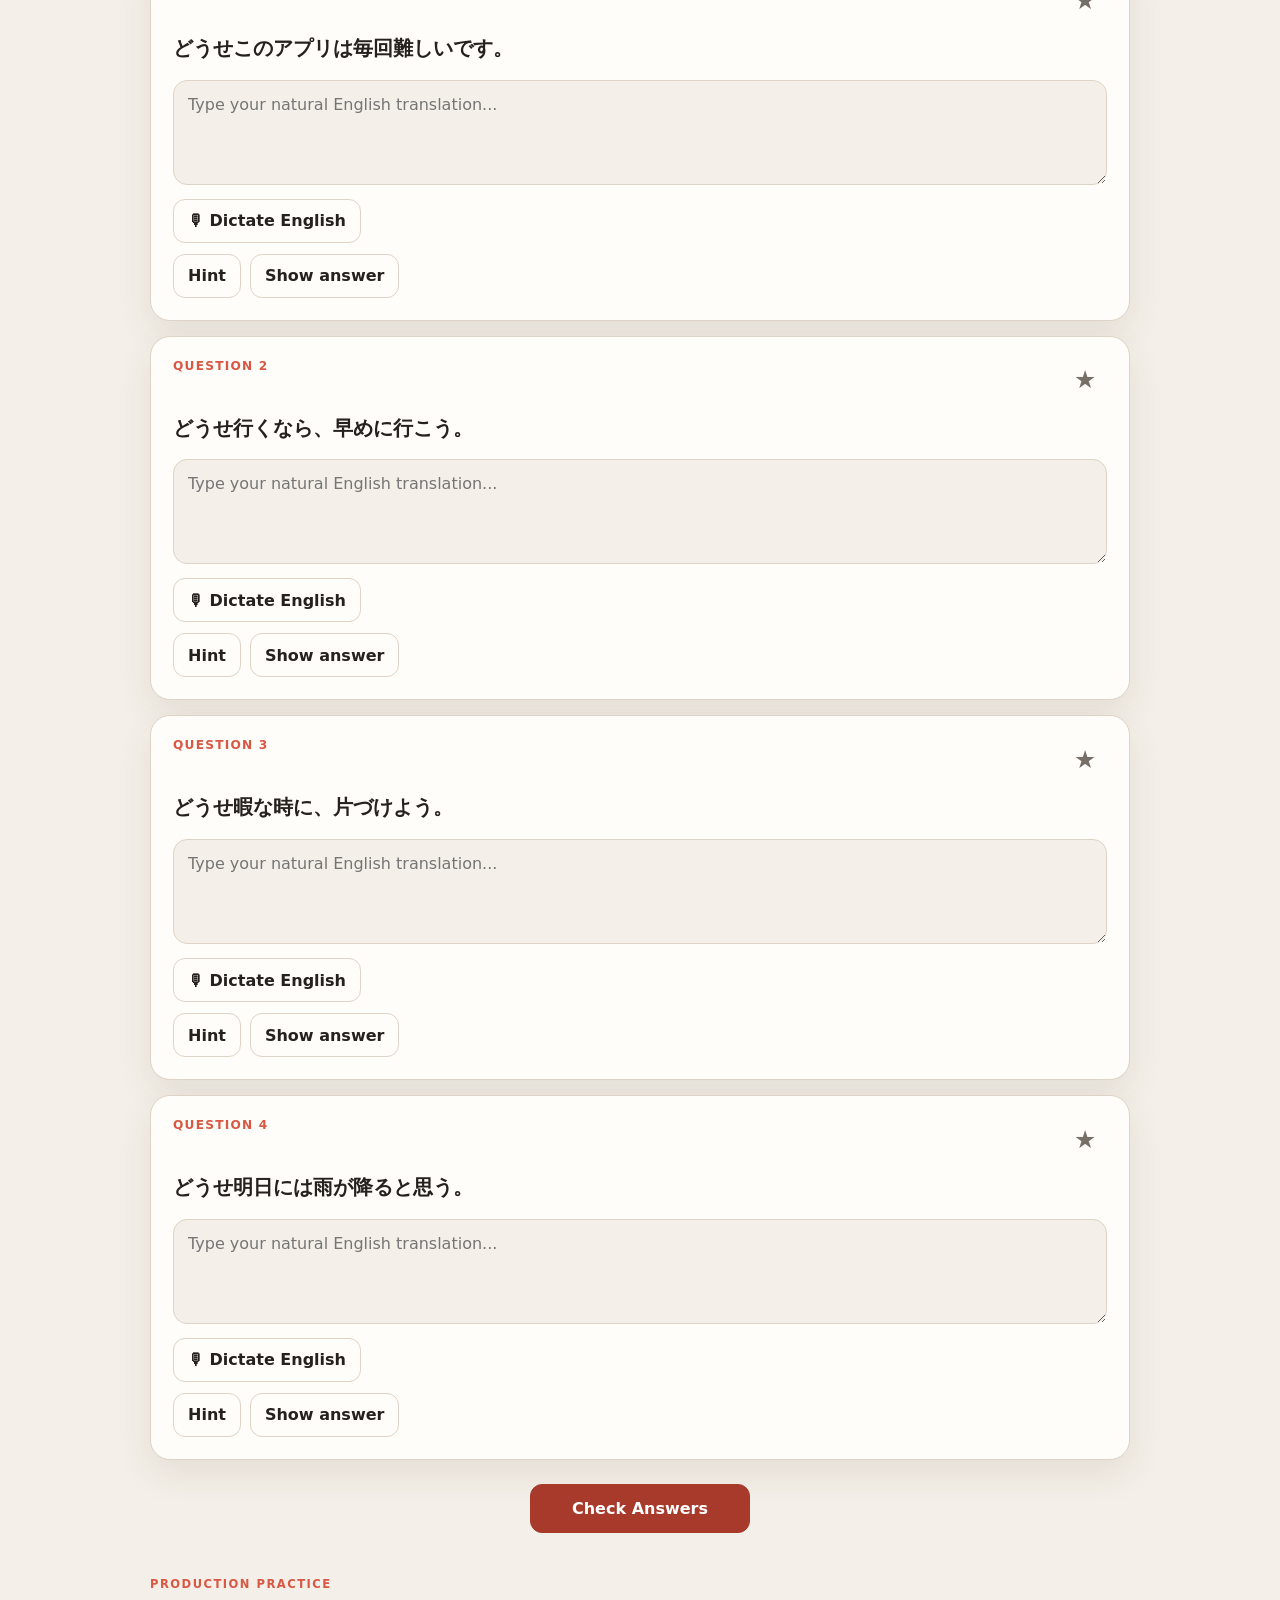
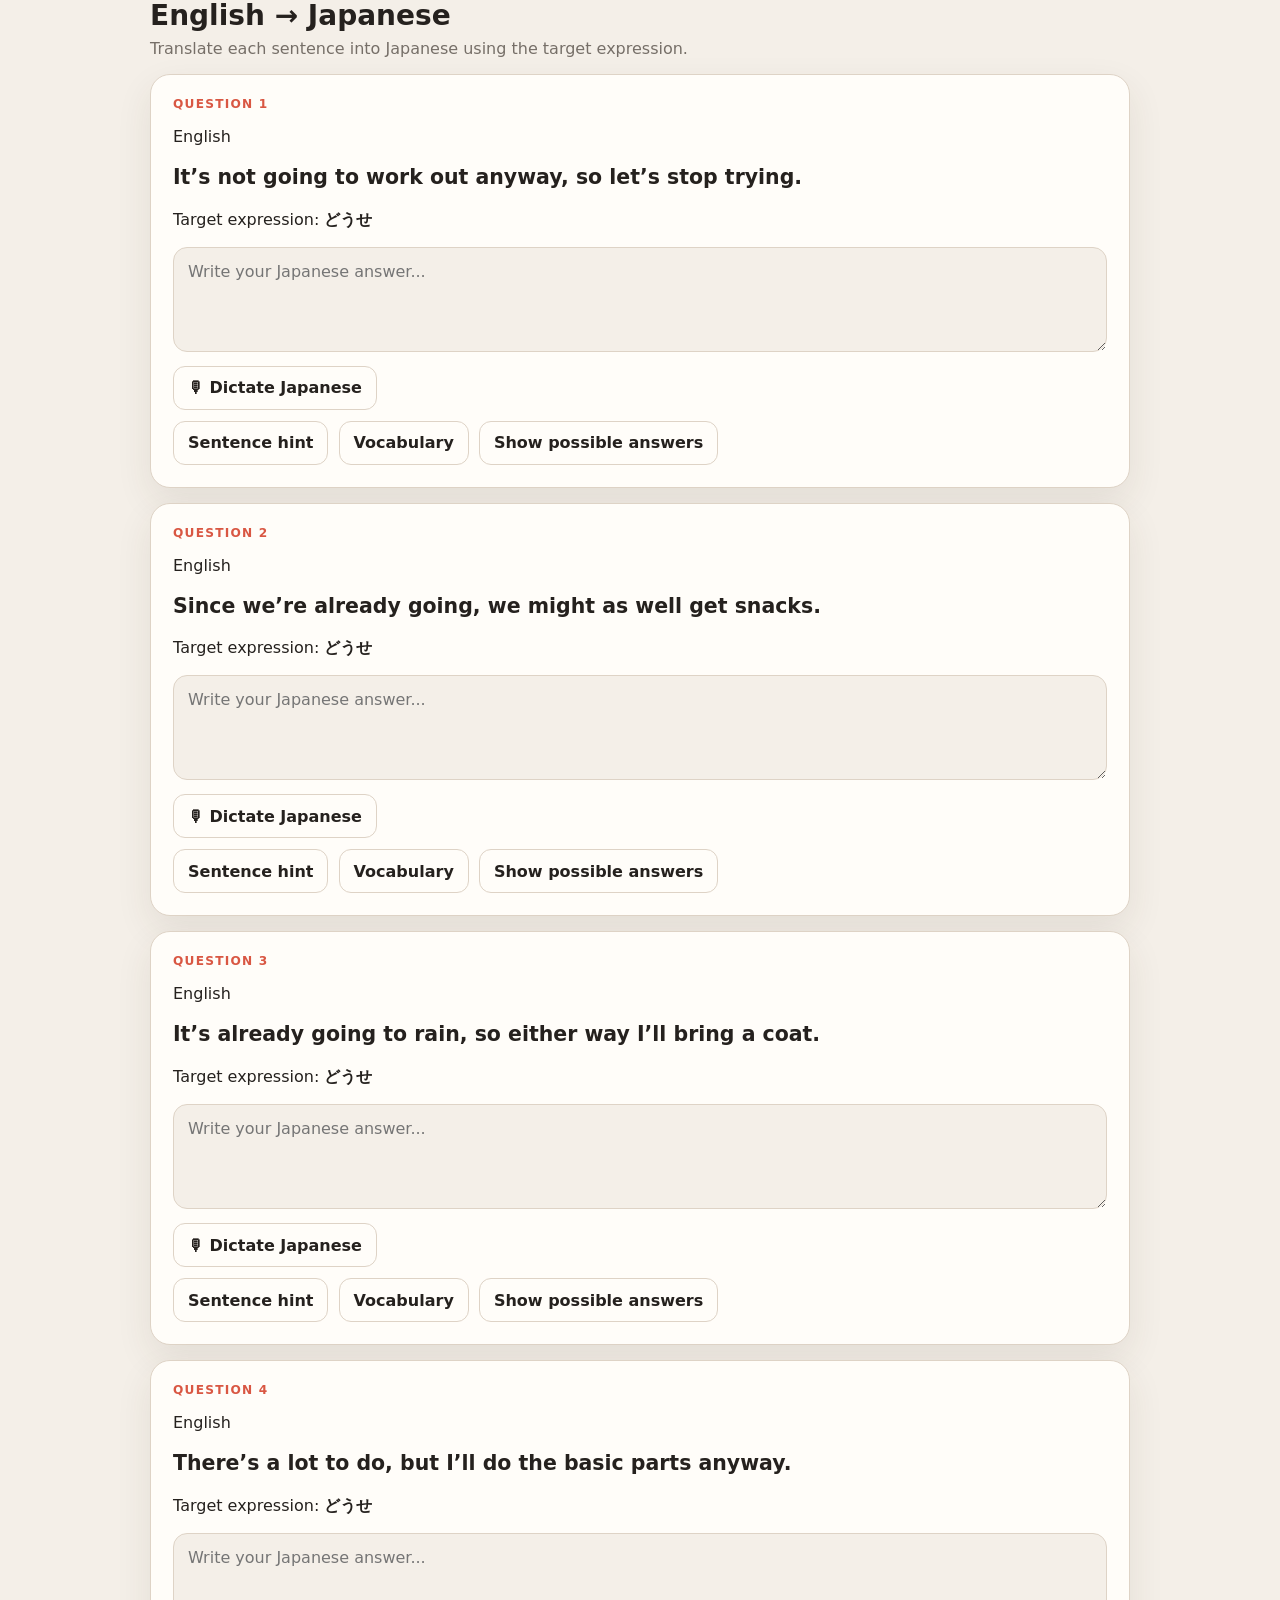
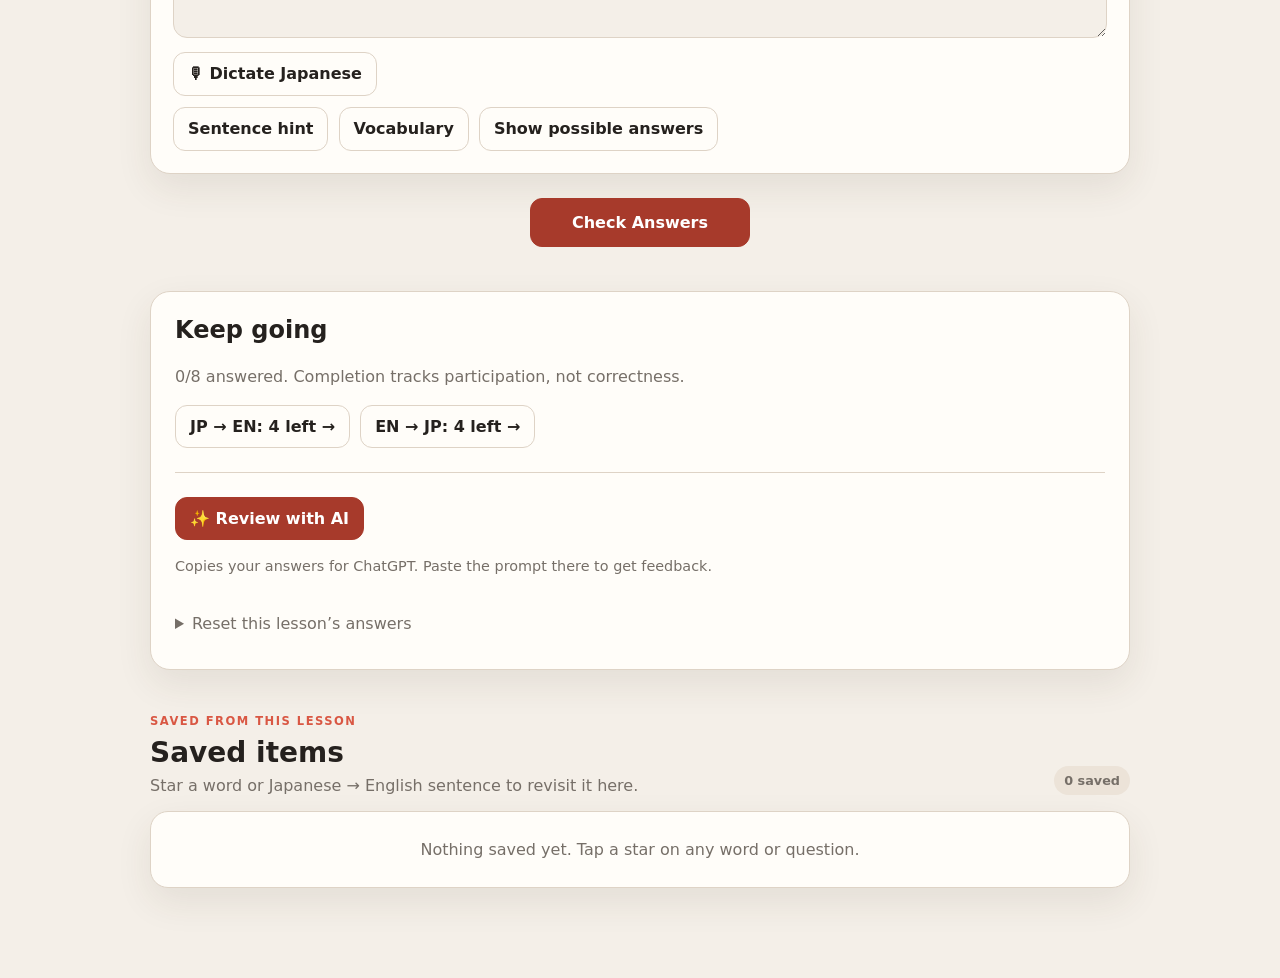
==== commit 9ff26374: "Add English and Japanese answer dictation" ====
--- a/index.html
+++ b/index.html
@@ -60,6 +60,7 @@
 
     <nav id="phaseNavigation" class="phase-navigation" aria-label="Practice phases"></nav>
     <p id="saveStatus" class="save-status" role="status">Answers are saved on this device.</p>
+    <p class="dictation-help">Prefer speaking? Use a microphone button or your keyboard’s dictation. Browser dictation may send audio to its speech service and needs microphone permission. Text is added to your answer for you to edit.</p>
     <section id="practice" class="content-section practice-section">
       <div class="section-heading">
         <div><p class="eyebrow">Understand the expression</p><h2>Japanese → English</h2><p>Write what the sentence means—not a rigid word-for-word translation.</p></div>
--- a/styles.css
+++ b/styles.css
@@ -55,6 +55,7 @@
 .finish-panel{padding:24px;border-radius:20px}.finish-panel h2{margin-top:0}.finish-panel p{color:var(--muted);line-height:1.6}
 .remaining-answers{display:flex;gap:10px;flex-wrap:wrap}.ai-review-actions{margin-top:24px;padding-top:24px;border-top:1px solid var(--border)}.ai-review-actions p{font-size:.9rem}
 .production-card .question-actions{display:inline-flex;margin-right:5px;vertical-align:top}
+.dictation-controls{display:flex;flex-wrap:wrap;align-items:center;gap:10px;margin-top:10px}.dictation-controls [aria-pressed="true"]{border-color:var(--accent);background:var(--surface-2)}.dictation-status,.dictation-help{font-size:.85rem;color:var(--muted);line-height:1.5}.dictation-status{flex:1;min-width:150px}.dictation-help{margin:12px 4px 20px}.dictation-status:empty{display:none}
 .primary{background:var(--accent-dark);border-color:var(--accent-dark)}
 body.dark .primary{background:var(--accent);border-color:var(--accent);color:var(--bg)}
 body.dark .primary:hover{background:var(--accent-dark);border-color:var(--accent-dark)}
